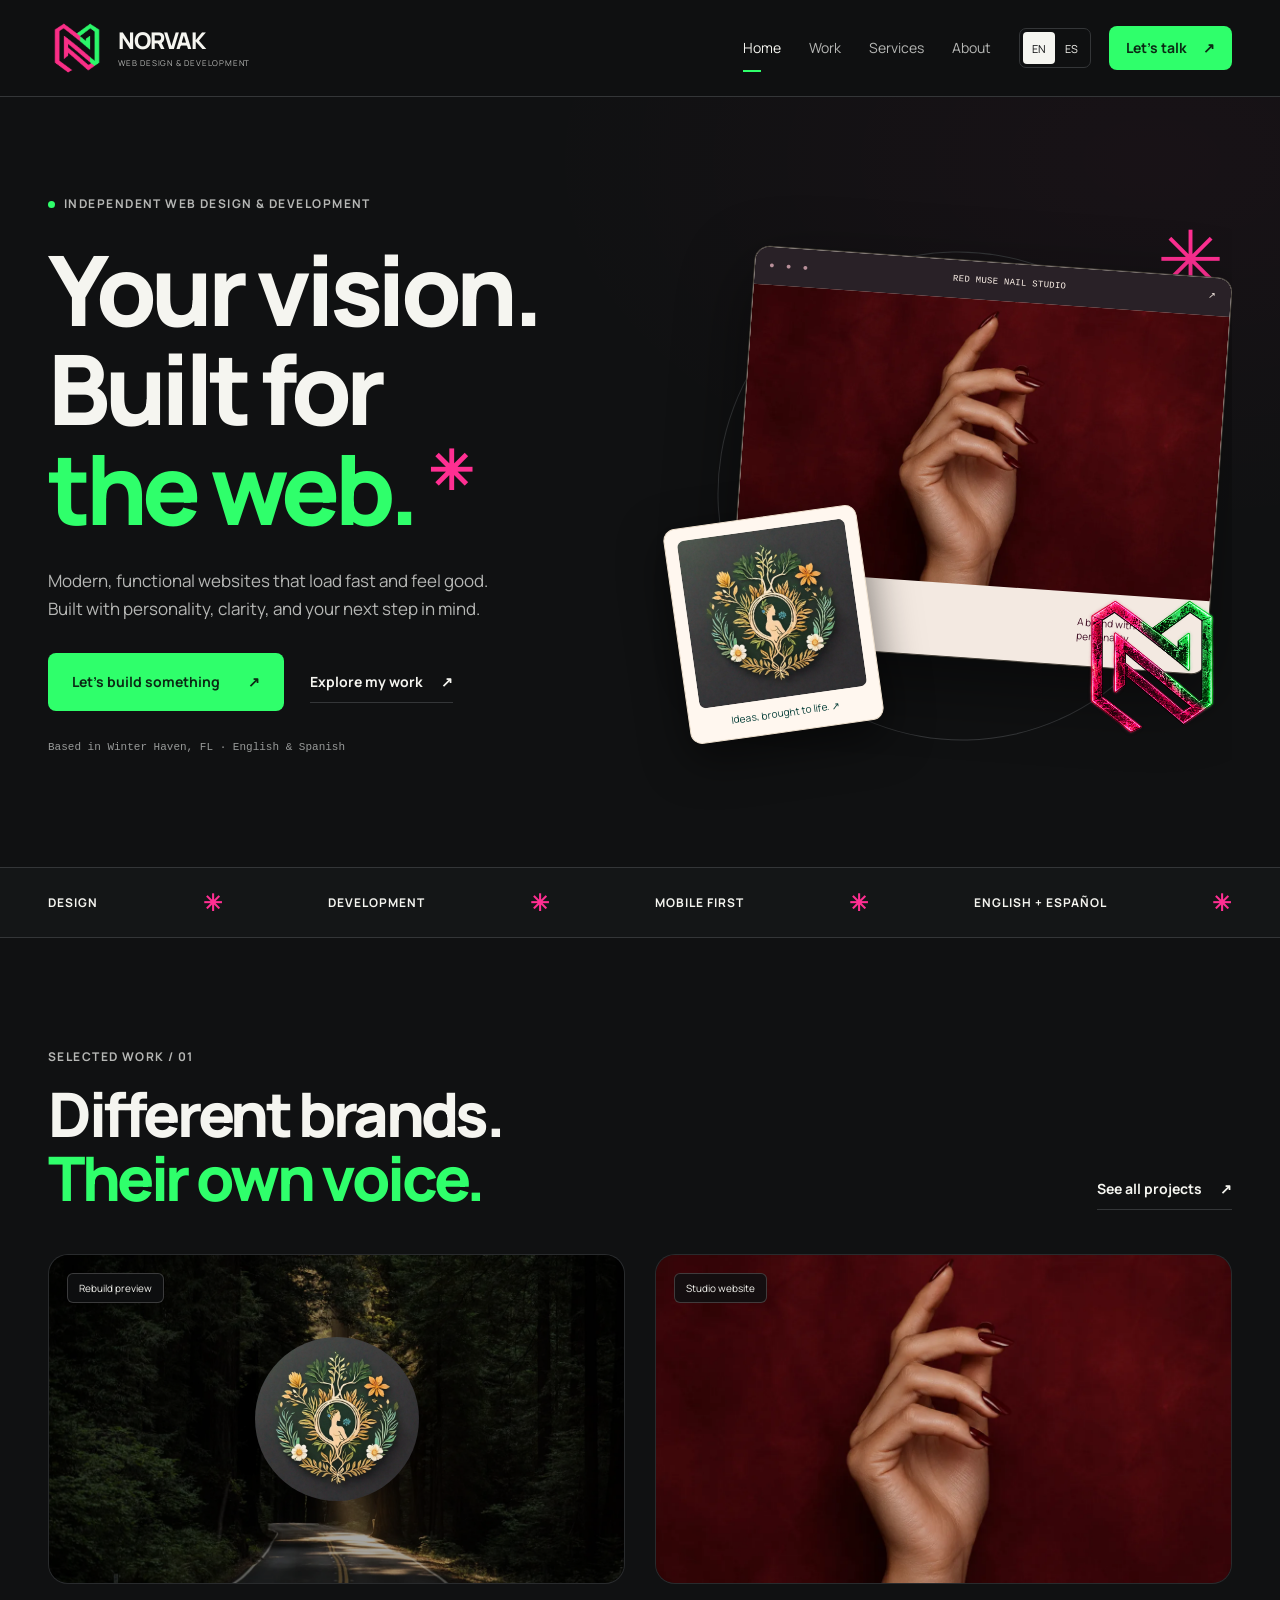
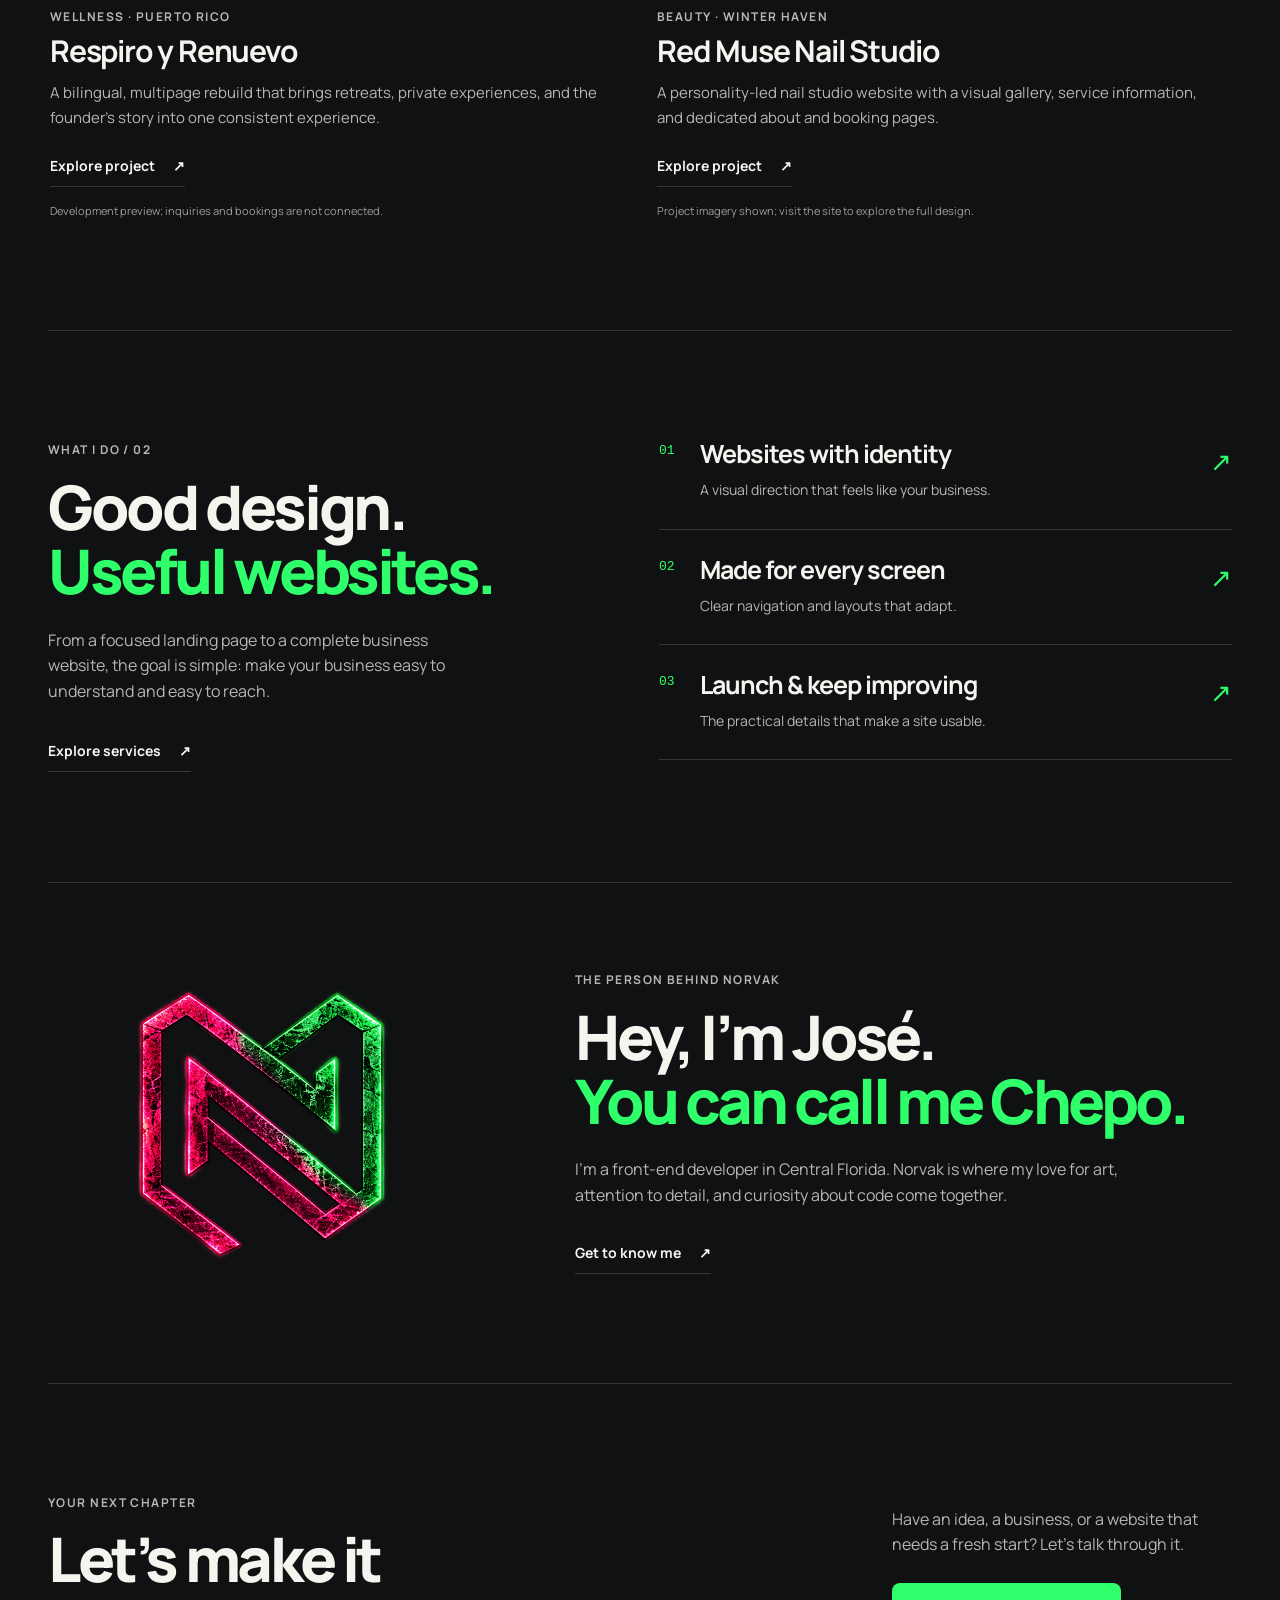
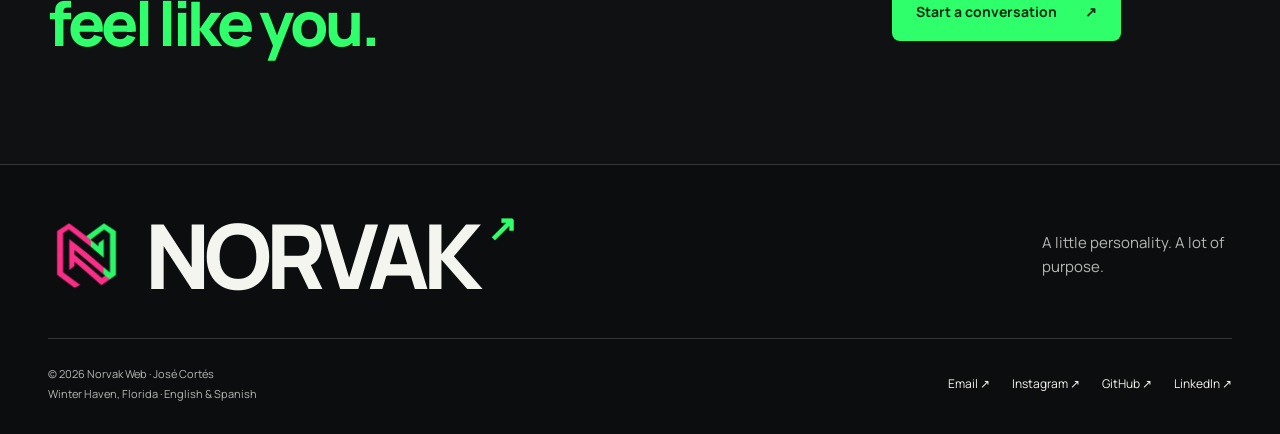
==== index.html @ bf3947a5 "feat: add complete bilingual Norvak website source" ====
<!doctype html>
<html lang="en">
  <head>
    <meta charset="utf-8" />
    <meta name="viewport" content="width=device-width, initial-scale=1" />
    <meta name="theme-color" content="#101112" />
    <meta
      name="description"
      content="Norvak Web — independent web design and development by José Cortés in Winter Haven, Florida. Explore business websites and start a conversation."
    />
    <title>Home | Norvak Web</title>
    <link rel="icon" type="image/png" href="assets/norvak-n-clean.png" />
    <link rel="canonical" href="https://norvak-web-v2.rareeel6.chatgpt.site/" />
    <meta property="og:type" content="website" />
    <meta property="og:site_name" content="Norvak Web" />
    <meta property="og:title" content="Home | Norvak Web" />
    <meta
      property="og:description"
      content="Norvak Web — independent web design and development by José Cortés in Winter Haven, Florida. Explore business websites and start a conversation."
    />
    <meta
      property="og:url"
      content="https://norvak-web-v2.rareeel6.chatgpt.site/"
    />
    <meta
      property="og:image"
      content="https://norvak-web-v2.rareeel6.chatgpt.site/assets/norvak-n-textured.webp"
    />
    <meta name="twitter:card" content="summary" />
    <meta
      name="twitter:image"
      content="https://norvak-web-v2.rareeel6.chatgpt.site/assets/norvak-n-textured.webp"
    />
    <link
      rel="preload"
      href="assets/fonts/manrope-variable.ttf"
      as="font"
      type="font/ttf"
      crossorigin
    />
    <link rel="stylesheet" href="styles.css" />
    <script src="script.js" defer></script>
  </head>
  <body
    data-page="index.html"
    data-title-en="Home | Norvak Web"
    data-title-es="Inicio | Norvak Web"
  >
    <a class="skip" href="#main"
      ><span data-en="Skip to content" data-es="Ir al contenido"
        >Skip to content</span
      ></a
    >
    <header class="site-header">
      <div class="shell header-inner">
        <a class="brand" href="index.html" aria-label="Norvak Web home"
          ><img
            src="assets/norvak-n-clean.webp"
            width="1280"
            height="1280"
            alt="Norvak Web"
          /><span>NORVAK<small>WEB DESIGN & DEVELOPMENT</small></span></a
        >
        <button
          class="menu-toggle"
          type="button"
          aria-expanded="false"
          aria-controls="main-nav"
        >
          <span data-en="Menu" data-es="Menú">Menu</span>
          <span aria-hidden="true">☰</span>
        </button>
        <nav id="main-nav" aria-label="Main navigation">
          <a href="index.html" aria-current="page"
            ><span data-en="Home" data-es="Inicio">Home</span></a
          ><a href="work.html"
            ><span data-en="Work" data-es="Proyectos">Work</span></a
          ><a href="services.html"
            ><span data-en="Services" data-es="Servicios">Services</span></a
          ><a href="about.html"
            ><span data-en="About" data-es="Sobre mí">About</span></a
          >
          <div class="nav-actions">
            <div class="language" role="group" aria-label="Language / Idioma">
              <button type="button" data-lang="en" aria-pressed="true">
                EN</button
              ><button type="button" data-lang="es" aria-pressed="false">
                ES
              </button>
            </div>
            <a class="button button-small button-green" href="contact.html"
              ><span data-en="Let’s talk" data-es="Hablemos">Let’s talk</span
              ><span aria-hidden="true">↗</span></a
            >
          </div>
        </nav>
      </div>
    </header>
    <main id="main" tabindex="-1">
      <section class="hero shell">
        <div class="hero-copy">
          <p class="eyebrow">
            <span class="status-dot" aria-hidden="true"></span
            ><span
              data-en="Independent web design &amp; development"
              data-es="Diseño y desarrollo web independiente"
              >Independent web design &amp; development</span
            >
          </p>
          <h1>
            <span data-en="Your vision." data-es="Tu visión.">Your vision.</span
            ><br /><span data-en="Built for" data-es="Hecha para"
              >Built for</span
            ><br /><em
              ><span data-en="the web." data-es="la web.">the web.</span></em
            ><span class="hero-period">✳</span>
          </h1>
          <p class="hero-description">
            <span
              data-en="Modern, functional websites that load fast and feel good. Built with personality, clarity, and your next step in mind."
              data-es="Webs modernas y funcionales que cargan rápido y se sienten bien. Con personalidad, claridad y tu próxima etapa en mente."
              >Modern, functional websites that load fast and feel good. Built
              with personality, clarity, and your next step in mind.</span
            >
          </p>
          <div class="actions">
            <a class="button button-green" href="contact.html"
              ><span
                data-en="Let’s build something"
                data-es="Vamos a crear algo"
                >Let’s build something</span
              ><span aria-hidden="true">↗</span></a
            ><a class="text-link" href="work.html"
              ><span data-en="Explore my work" data-es="Explora mis proyectos"
                >Explore my work</span
              ><span aria-hidden="true">↗</span></a
            >
          </div>
          <p class="hero-location">
            <span
              data-en="Based in Winter Haven, FL · English &amp; Spanish"
              data-es="Desde Winter Haven, FL · Inglés y español"
              >Based in Winter Haven, FL · English &amp; Spanish</span
            >
          </p>
        </div>
        <div class="hero-visual">
          <a class="hero-project" href="work.html#red-muse"
            ><div class="window-bar">
              <span aria-hidden="true">● ● ●</span
              ><span>RED MUSE NAIL STUDIO</span
              ><span aria-hidden="true">↗</span>
            </div>
            <img
              src="assets/red-muse.webp"
              width="1200"
              height="800"
              alt="Red Muse nail artwork"
              data-alt-es="Diseño de uñas de Red Muse"
              fetchpriority="high"
            />
            <div class="hero-project-label">
              <span>Red Muse</span
              ><span
                data-en="A brand with personality."
                data-es="Una marca con personalidad."
                >A brand with personality.</span
              >
            </div></a
          >
          <a class="hero-mini" href="work.html#respiro"
            ><img
              src="assets/respiro-logo.webp"
              width="960"
              height="960"
              alt="Respiro y Renuevo"
            /><span
              ><span
                data-en="Ideas, brought to life."
                data-es="Ideas que cobran vida."
                >Ideas, brought to life.</span
              >
              ↗</span
            ></a
          >
          <div class="hero-brand-mark" aria-hidden="true">
            <img
              src="assets/norvak-n-textured.webp"
              width="1280"
              height="1280"
              alt=""
              decoding="async"
            />
          </div>
        </div>
      </section>
      <div class="skill-strip">
        <div class="shell">
          <span
            >DESIGN <i>✳</i> DEVELOPMENT <i>✳</i> MOBILE FIRST
            <i>✳</i> ENGLISH + ESPAÑOL <i>✳</i></span
          >
        </div>
      </div>
      <section class="section shell">
        <div class="section-heading">
          <div>
            <p class="eyebrow">
              <span
                data-en="Selected work / 01"
                data-es="Proyectos seleccionados / 01"
                >Selected work / 01</span
              >
            </p>
            <h2>
              <span data-en="Different brands." data-es="Distintas marcas."
                >Different brands.</span
              ><br /><em
                ><span data-en="Their own voice." data-es="Su propia voz."
                  >Their own voice.</span
                ></em
              >
            </h2>
          </div>
          <a class="text-link" href="work.html"
            ><span data-en="See all projects" data-es="Ver todos los proyectos"
              >See all projects</span
            ><span aria-hidden="true">↗</span></a
          >
        </div>
        <div class="project-grid">
          <article class="project-card" id="respiro" data-category="business">
            <div class="project-visual visual-respiro">
              <img
                src="assets/respiro.webp"
                alt="Forest imagery from the Respiro y Renuevo project"
                data-alt-en="Forest imagery from the Respiro y Renuevo project"
                data-alt-es="Imagen de bosque del proyecto Respiro y Renuevo"
                width="1200"
                height="800"
                loading="lazy"
                decoding="async"
              />
              <div class="respiro-mark">
                <img
                  src="assets/respiro-logo.webp"
                  width="960"
                  height="960"
                  alt="Respiro y Renuevo"
                />
              </div>
              <span class="project-kind"
                ><span
                  data-en="Rebuild preview"
                  data-es="Vista previa del rediseño"
                  >Rebuild preview</span
                ></span
              >
            </div>
            <div class="project-copy">
              <p class="eyebrow">
                <span
                  data-en="Wellness · Puerto Rico"
                  data-es="Bienestar · Puerto Rico"
                  >Wellness · Puerto Rico</span
                >
              </p>
              <h3>Respiro y Renuevo</h3>
              <p>
                <span
                  data-en="A bilingual, multipage rebuild that brings retreats, private experiences, and the founder’s story into one consistent experience."
                  data-es="Un rediseño bilingüe de varias páginas que conecta retiros, experiencias privadas e historia de la fundadora."
                  >A bilingual, multipage rebuild that brings retreats, private
                  experiences, and the founder’s story into one consistent
                  experience.</span
                >
              </p>
              <div class="project-actions">
                <a
                  class="text-link"
                  href="https://chepot87.github.io/Respiro-y-Renuevo/"
                  target="_blank"
                  rel="noopener noreferrer"
                  ><span data-en="Explore project" data-es="Explorar proyecto"
                    >Explore project</span
                  ><span aria-hidden="true">↗</span></a
                >
              </div>
              <p
                class="caption"
                data-en="Development preview; inquiries and bookings are not connected."
                data-es="Vista previa en desarrollo; las consultas y reservas no están conectadas."
              >
                Development preview; inquiries and bookings are not connected.
              </p>
            </div>
          </article>
          <article class="project-card" id="red-muse" data-category="business">
            <div class="project-visual visual-red-muse">
              <img
                src="assets/red-muse.webp"
                alt="Custom nail artwork featured on Red Muse Nail Studio"
                data-alt-en="Custom nail artwork featured on Red Muse Nail Studio"
                data-alt-es="Diseño de uñas que aparece en Red Muse Nail Studio"
                width="1200"
                height="800"
                loading="lazy"
                decoding="async"
              /><span class="project-kind"
                ><span data-en="Studio website" data-es="Web de estudio"
                  >Studio website</span
                ></span
              >
            </div>
            <div class="project-copy">
              <p class="eyebrow">
                <span
                  data-en="Beauty · Winter Haven"
                  data-es="Belleza · Winter Haven"
                  >Beauty · Winter Haven</span
                >
              </p>
              <h3>Red Muse Nail Studio</h3>
              <p>
                <span
                  data-en="A personality-led nail studio website with a visual gallery, service information, and dedicated about and booking pages."
                  data-es="Una web de estudio de uñas con personalidad, galería visual, servicios y páginas de información y reservas."
                  >A personality-led nail studio website with a visual gallery,
                  service information, and dedicated about and booking
                  pages.</span
                >
              </p>
              <div class="project-actions">
                <a
                  class="text-link"
                  href="https://chepot87.github.io/red-muse-v2/"
                  target="_blank"
                  rel="noopener noreferrer"
                  ><span data-en="Explore project" data-es="Explorar proyecto"
                    >Explore project</span
                  ><span aria-hidden="true">↗</span></a
                >
              </div>
              <p
                class="caption"
                data-en="Project imagery shown; visit the site to explore the full design."
                data-es="Se muestra una imagen del proyecto; visita la web para ver el diseño completo."
              >
                Project imagery shown; visit the site to explore the full
                design.
              </p>
            </div>
          </article>
        </div>
      </section>
      <section class="section shell service-teaser">
        <div>
          <p class="eyebrow">
            <span data-en="What I do / 02" data-es="Lo que hago / 02"
              >What I do / 02</span
            >
          </p>
          <h2>
            <span data-en="Good design." data-es="Buen diseño."
              >Good design.</span
            ><br /><em
              ><span data-en="Useful websites." data-es="Webs que sirven."
                >Useful websites.</span
              ></em
            >
          </h2>
          <p>
            <span
              data-en="From a focused landing page to a complete business website, the goal is simple: make your business easy to understand and easy to reach."
              data-es="Desde una landing page hasta una web completa, el objetivo es sencillo: que tu negocio sea fácil de entender y contactar."
              >From a focused landing page to a complete business website, the
              goal is simple: make your business easy to understand and easy to
              reach.</span
            >
          </p>
          <a class="text-link" href="services.html"
            ><span data-en="Explore services" data-es="Explorar servicios"
              >Explore services</span
            ><span aria-hidden="true">↗</span></a
          >
        </div>
        <div class="service-lines">
          <div class="service-line">
            <span class="number">01</span>
            <div>
              <h3>
                <span
                  data-en="Websites with identity"
                  data-es="Webs con identidad"
                  >Websites with identity</span
                >
              </h3>
              <p>
                <span
                  data-en="A visual direction that feels like your business."
                  data-es="Una identidad visual que se siente como tu negocio."
                  >A visual direction that feels like your business.</span
                >
              </p>
            </div>
            <span class="line-arrow" aria-hidden="true">↗</span>
          </div>
          <div class="service-line">
            <span class="number">02</span>
            <div>
              <h3>
                <span
                  data-en="Made for every screen"
                  data-es="Para cualquier pantalla"
                  >Made for every screen</span
                >
              </h3>
              <p>
                <span
                  data-en="Clear navigation and layouts that adapt."
                  data-es="Navegación clara y diseños que se adaptan."
                  >Clear navigation and layouts that adapt.</span
                >
              </p>
            </div>
            <span class="line-arrow" aria-hidden="true">↗</span>
          </div>
          <div class="service-line">
            <span class="number">03</span>
            <div>
              <h3>
                <span
                  data-en="Launch &amp; keep improving"
                  data-es="Publicar y seguir mejorando"
                  >Launch &amp; keep improving</span
                >
              </h3>
              <p>
                <span
                  data-en="The practical details that make a site usable."
                  data-es="Los detalles prácticos que hacen útil una web."
                  >The practical details that make a site usable.</span
                >
              </p>
            </div>
            <span class="line-arrow" aria-hidden="true">↗</span>
          </div>
        </div>
      </section>
      <section class="about-teaser shell">
        <div class="about-symbol" aria-hidden="true">
          <img
            src="assets/norvak-n-textured.webp"
            width="1280"
            height="1280"
            alt=""
            loading="lazy"
          />
        </div>
        <div>
          <p class="eyebrow">
            <span
              data-en="The person behind Norvak"
              data-es="La persona detrás de Norvak"
              >The person behind Norvak</span
            >
          </p>
          <h2>
            <span data-en="Hey, I’m José." data-es="Hola, soy José."
              >Hey, I’m José.</span
            ><br /><em
              ><span
                data-en="You can call me Chepo."
                data-es="Me puedes decir Chepo."
                >You can call me Chepo.</span
              ></em
            >
          </h2>
          <p>
            <span
              data-en="I’m a front-end developer in Central Florida. Norvak is where my love for art, attention to detail, and curiosity about code come together."
              data-es="Soy desarrollador front-end en Florida Central. Norvak une mi amor por el arte, atención al detalle y curiosidad por el código."
              >I’m a front-end developer in Central Florida. Norvak is where my
              love for art, attention to detail, and curiosity about code come
              together.</span
            >
          </p>
          <a class="text-link" href="about.html"
            ><span data-en="Get to know me" data-es="Conóceme"
              >Get to know me</span
            ><span aria-hidden="true">↗</span></a
          >
        </div>
      </section>
      <section class="cta-section shell">
        <div>
          <p class="eyebrow">
            <span data-en="Your next chapter" data-es="Tu próxima etapa"
              >Your next chapter</span
            >
          </p>
          <h2>
            <span data-en="Let’s make it" data-es="Vamos a hacerlo"
              >Let’s make it</span
            ><br /><em
              ><span data-en="feel like you." data-es="a tu manera."
                >feel like you.</span
              ></em
            >
          </h2>
        </div>
        <div class="cta-right">
          <p>
            <span
              data-en="Have an idea, a business, or a website that needs a fresh start? Let’s talk through it."
              data-es="¿Tienes una idea, un negocio o una web que necesita un nuevo comienzo? Hablemos."
              >Have an idea, a business, or a website that needs a fresh start?
              Let’s talk through it.</span
            >
          </p>
          <a class="button button-green" href="contact.html"
            ><span
              data-en="Start a conversation"
              data-es="Inicia una conversación"
              >Start a conversation</span
            ><span aria-hidden="true">↗</span></a
          >
        </div>
      </section>
    </main>
    <footer class="site-footer">
      <div class="shell">
        <div class="footer-top">
          <a class="footer-wordmark" href="index.html"
            ><img
              src="assets/norvak-n-clean.webp"
              width="1280"
              height="1280"
              alt="Norvak Web"
            /><span class="footer-name"
              >NORVAK<span aria-hidden="true">↗</span></span
            ></a
          >
          <p>
            <span
              data-en="A little personality. A lot of purpose."
              data-es="Un poco de personalidad. Mucho propósito."
              >A little personality. A lot of purpose.</span
            >
          </p>
        </div>
        <div class="footer-bottom">
          <p>
            © <span data-year>2026</span> Norvak Web · José Cortés<br /><span
              data-en="Winter Haven, Florida · English &amp; Spanish"
              data-es="Winter Haven, Florida · Inglés y español"
              >Winter Haven, Florida · English &amp; Spanish</span
            >
          </p>
          <div class="footer-links">
            <a href="mailto:norvakweb@gmail.com">Email ↗</a
            ><a
              href="https://www.instagram.com/norvakweb/"
              target="_blank"
              rel="noopener noreferrer"
              >Instagram ↗</a
            ><a
              href="https://github.com/Chepot87"
              target="_blank"
              rel="noopener noreferrer"
              >GitHub ↗</a
            ><a
              href="https://www.linkedin.com/in/jose-cortes-5615a9283/"
              target="_blank"
              rel="noopener noreferrer"
              >LinkedIn ↗</a
            >
          </div>
        </div>
      </div>
    </footer>
  </body>
</html>
---- styles.css ----
/* Norvak Web — shared, buildless, responsive design system. */
@font-face {
  font-family: "Manrope";
  src: url("assets/fonts/manrope-variable.ttf") format("truetype");
  font-style: normal;
  font-weight: 400 800;
  font-display: swap;
}
:root {
  --bg: #101112;
  --surface: #191b1d;
  --ink: #f5f5f0;
  --muted: #b6b7b5;
  --line: #343638;
  --green: #2fff6b;
  --pink: #ff2f92;
  --radius: 20px;
  --max: 1320px;
  color-scheme: dark;
}
* {
  box-sizing: border-box;
}
html {
  scroll-behavior: smooth;
  scroll-padding-top: 125px;
}
body {
  margin: 0;
  background: var(--bg);
  color: var(--ink);
  font-family: "Manrope", Arial, Helvetica, sans-serif;
  font-size: 16px;
  line-height: 1.6;
}
button,
input,
select,
textarea {
  font: inherit;
}
button,
a,
input,
textarea,
select {
  -webkit-tap-highlight-color: transparent;
}
a {
  color: inherit;
  text-decoration: none;
}
button {
  cursor: pointer;
}
img {
  display: block;
  max-width: 100%;
  height: auto;
}
button {
  color: inherit;
}
h1,
h2,
h3,
p {
  margin: 0;
}
h1,
h2,
h3 {
  line-height: 1.04;
}
h1,
h2 {
  font-weight: 800;
  letter-spacing: -0.065em;
}
h3 {
  letter-spacing: -0.04em;
}
h1 em,
h2 em {
  font-style: normal;
  color: var(--green);
}
p {
  color: var(--muted);
}
[hidden] {
  display: none !important;
}
:focus-visible {
  outline: 3px solid var(--pink);
  outline-offset: 5px;
}
::selection {
  background: var(--green);
  color: var(--bg);
}
.shell {
  width: min(var(--max), calc(100% - 96px));
  margin-inline: auto;
}
.skip {
  position: fixed;
  z-index: 30;
  left: 16px;
  top: 12px;
  padding: 10px 18px;
  background: var(--green);
  color: var(--bg);
  transform: translateY(-180%);
  border-radius: 8px;
}
.skip:focus {
  transform: none;
}
.eyebrow {
  font-size: 12px;
  letter-spacing: 0.12em;
  text-transform: uppercase;
  font-weight: 700;
  line-height: 1.5;
  color: var(--muted);
}
.number {
  font-family: monospace;
  font-size: 13px;
  color: var(--green);
}
.site-header {
  position: sticky;
  top: 0;
  z-index: 20;
  background: rgba(16, 17, 18, 0.96);
  border-bottom: 1px solid var(--line);
}
.header-inner {
  display: flex;
  justify-content: space-between;
  align-items: center;
  gap: 24px;
  min-height: 104px;
}
.brand {
  display: flex;
  align-items: center;
  gap: 12px;
  flex-shrink: 0;
}
.brand img {
  width: 58px;
  height: 58px;
  object-fit: contain;
}
.brand > span {
  font-size: 23px;
  line-height: 1;
  font-weight: 900;
  letter-spacing: -0.05em;
}
.brand small {
  display: block;
  margin-top: 7px;
  color: var(--muted);
  font-size: 8px;
  letter-spacing: 0.1em;
  font-weight: 400;
}
#main-nav {
  display: flex;
  align-items: center;
  gap: 28px;
}
#main-nav > a {
  color: var(--muted);
  font-size: 14px;
  position: relative;
  white-space: nowrap;
}
#main-nav > a:hover,
#main-nav > a[aria-current] {
  color: var(--ink);
}
#main-nav > a[aria-current]:after {
  content: "";
  position: absolute;
  bottom: -13px;
  left: 0;
  width: 18px;
  height: 2px;
  background: var(--green);
}
.nav-actions {
  display: flex;
  align-items: center;
  gap: 18px;
}
.language {
  display: flex;
  border: 1px solid var(--line);
  border-radius: 7px;
  padding: 3px;
}
.language button {
  background: transparent;
  border: 0;
  padding: 5px 7px;
  min-height: 32px;
  min-width: 32px;
  font-size: 11px;
  line-height: 1;
  border-radius: 4px;
}
.language button[aria-pressed="true"] {
  background: var(--ink);
  color: var(--bg);
}
.menu-toggle {
  display: none;
  border: 1px solid var(--line);
  background: var(--surface);
  border-radius: 8px;
  min-height: 44px;
  padding: 8px 14px;
}
.button {
  display: inline-flex;
  align-items: center;
  justify-content: center;
  gap: 28px;
  border: 1px solid transparent;
  border-radius: 8px;
  font-size: 14px;
  font-weight: 700;
  line-height: 1.3;
  padding: 19px 23px;
  min-height: 54px;
  transition:
    background 0.2s,
    transform 0.2s;
  white-space: normal;
}
.button:hover {
  transform: translateY(-2px);
}
.button-green {
  background: var(--green);
  color: #0b2914;
}
.button-green:hover {
  background: #73ff9b;
}
.button-outline {
  border-color: var(--line);
  background: transparent;
  color: var(--ink);
}
.button-outline:hover {
  border-color: var(--green);
}
.button-small {
  min-height: 44px;
  padding: 12px 16px;
  gap: 16px;
}
.text-link {
  display: inline-flex;
  gap: 18px;
  align-items: center;
  font-size: 14px;
  font-weight: 700;
  color: var(--ink);
  border: 0;
  border-bottom: 1px solid var(--line);
  background: none;
  padding: 10px 0;
  line-height: 1.5;
}
.text-link:hover {
  color: var(--green);
  border-color: var(--green);
}
.text-link.secondary {
  color: var(--muted);
}
.actions {
  display: flex;
  align-items: center;
  flex-wrap: wrap;
  gap: 26px;
}
.status-dot {
  display: inline-block;
  width: 7px;
  height: 7px;
  border-radius: 50%;
  background: var(--green);
  margin-right: 9px;
}
.hero {
  display: grid;
  grid-template-columns: 1.1fr 1fr;
  gap: 42px;
  align-items: center;
  min-height: 770px;
  padding-block: 78px 90px;
  overflow: hidden;
}
.hero h1 {
  font-size: clamp(66px, 7.6vw, 110px);
  line-height: 0.98;
  margin-block: 26px 30px;
  position: relative;
}
.hero-period {
  color: var(--pink);
  display: inline-block;
  font-size: 0.55em;
  vertical-align: top;
  line-height: 1.2;
  margin-left: 14px;
}
.hero-description {
  max-width: 465px;
  font-size: 17px;
  line-height: 1.65;
  margin-bottom: 30px;
}
.hero-location {
  font-family: monospace;
  font-size: 11px;
  margin-top: 28px;
  color: #989a99;
}
.hero-visual {
  position: relative;
  height: 540px;
  min-width: 0;
  isolation: isolate;
}
.hero-visual:before {
  content: "";
  position: absolute;
  inset: 45px 30px 5px;
  border: 1px solid #343638;
  border-radius: 50%;
  z-index: -1;
  transform: rotate(-24deg);
}
.hero-visual:after {
  content: "✳";
  position: absolute;
  right: 8px;
  top: 12px;
  font-size: 80px;
  line-height: 1;
  color: var(--pink);
  z-index: -1;
}
.hero-project {
  position: absolute;
  top: 55px;
  right: 12px;
  width: 88%;
  border-radius: 15px;
  overflow: hidden;
  transform: rotate(4deg);
  background: #f3e9e1;
  box-shadow: 0 24px 70px #0007;
  border: 1px solid #454038;
  transition: transform 0.25s;
}
.hero-project:hover {
  transform: rotate(1deg);
}
.window-bar {
  display: flex;
  align-items: center;
  justify-content: space-between;
  gap: 10px;
  padding: 12px 14px;
  background: #292127;
  color: #faefe6;
  font-family: monospace;
  font-size: 9px;
  letter-spacing: 0.03em;
}
.window-bar > span:first-child {
  letter-spacing: 3px;
  color: #b9909a;
}
.hero-project > img {
  width: 100%;
  height: 285px;
  object-fit: cover;
}
.hero-project-label {
  display: flex;
  justify-content: space-between;
  align-items: center;
  padding: 18px 20px;
  color: #441329;
  gap: 12px;
}
.hero-project-label > span:first-child {
  font-size: 23px;
  font-family: Georgia, serif;
  font-weight: 700;
}
.hero-project-label > span:last-child {
  font-size: 10px;
  max-width: 110px;
  line-height: 1.35;
}
.hero-mini {
  position: absolute;
  width: 195px;
  left: -12px;
  bottom: 13px;
  transform: rotate(-8deg);
  background: #fff7ef;
  color: #09403a;
  padding: 12px;
  border-radius: 12px;
  box-shadow: 0 15px 45px #0008;
  border: 1px solid #eee0ce;
  transition: transform 0.2s;
}
.hero-mini:hover {
  transform: rotate(-3deg);
}
.hero-mini > img {
  width: 100%;
  aspect-ratio: 1;
  object-fit: cover;
  border-radius: 7px;
}
.hero-mini > span {
  display: block;
  font-size: 10px;
  text-align: center;
  line-height: 1.3;
  margin-top: 9px;
}
.code-note {
  position: absolute;
  right: 0;
  bottom: 15px;
  background: #202525;
  border: 1px solid #424849;
  border-radius: 10px;
  padding: 15px 19px;
  font-family: monospace;
  box-shadow: 0 8px 24px #0005;
}
.code-note span {
  display: block;
  font-size: 10px;
  color: var(--pink);
}
.code-note b {
  display: block;
  font-size: 12px;
  font-weight: 400;
  padding: 8px 0 8px 10px;
  color: var(--green);
}
.skill-strip {
  border-block: 1px solid var(--line);
  padding: 23px 0;
  background: #141617;
}
.skill-strip span {
  display: flex;
  justify-content: space-between;
  gap: 20px;
  align-items: center;
  font-size: 12px;
  font-weight: 700;
  letter-spacing: 0.08em;
  white-space: nowrap;
}
.skill-strip i {
  color: var(--pink);
  font-size: 23px;
  line-height: 1;
  font-style: normal;
}
.section {
  padding-block: 110px;
}
.section-heading {
  display: flex;
  align-items: end;
  justify-content: space-between;
  gap: 30px;
  margin-bottom: 44px;
}
.section-heading h2,
.service-teaser h2,
.about-teaser h2,
.cta-section h2,
.founder-story h2 {
  font-size: clamp(38px, 4.8vw, 65px);
  margin-top: 16px;
}
.project-grid {
  display: grid;
  grid-template-columns: 1fr 1fr;
  gap: 56px 30px;
}
.project-card {
  min-width: 0;
  scroll-margin-top: 130px;
}
.project-visual {
  position: relative;
  border-radius: var(--radius);
  overflow: hidden;
  background: var(--surface);
  height: 330px;
  border: 1px solid #ffffff12;
}
.project-visual > img {
  width: 100%;
  height: 100%;
  object-fit: cover;
  transition: transform 0.4s;
}
.project-card:hover .project-visual > img {
  transform: scale(1.025);
}
.visual-respiro > img {
  filter: brightness(0.64);
}
.visual-respiro .respiro-mark {
  position: absolute;
  left: 50%;
  top: 50%;
  transform: translate(-50%, -50%);
  width: 164px;
  height: 164px;
  box-shadow: 0 5px 25px #0004;
  border-radius: 50%;
  overflow: hidden;
}
.respiro-mark > img {
  width: 100%;
  height: 100%;
  object-fit: cover;
}
.visual-country > img,
.visual-icqa > img {
  object-position: top;
}
.visual-lovely {
  background: #eccce5;
}
.visual-lovely > img {
  object-fit: contain;
  padding: 20px;
}
.project-kind {
  position: absolute;
  top: 18px;
  left: 18px;
  padding: 7px 11px;
  background: #101112dd;
  color: var(--ink);
  border: 1px solid #ffffff30;
  backdrop-filter: blur(8px);
  border-radius: 6px;
  font-size: 10px;
  line-height: 1.4;
}
.project-copy {
  padding: 24px 2px 0;
}
.project-copy h3 {
  font-size: 30px;
  margin: 9px 0 14px;
}
.project-copy > p:not(.eyebrow):not(.caption) {
  font-size: 15px;
  max-width: 560px;
  line-height: 1.7;
}
.project-actions {
  display: flex;
  gap: 28px;
  flex-wrap: wrap;
  margin-top: 14px;
}
.caption {
  font-size: 11px !important;
  line-height: 1.65 !important;
  color: #9c9f9e !important;
  margin-top: 15px;
}
.feature-list {
  display: flex;
  flex-wrap: wrap;
  list-style: none;
  padding: 0;
  margin: 18px 0 0;
  gap: 8px;
}
.feature-list li {
  padding: 5px 9px;
  background: #212426;
  border: 1px solid #393d3e;
  border-radius: 5px;
  color: #c7cccb;
  font-size: 10px;
}
.service-teaser {
  display: grid;
  grid-template-columns: 1fr 1.1fr;
  gap: 90px;
  border-top: 1px solid var(--line);
}
.service-teaser > div > p:not(.eyebrow) {
  max-width: 440px;
  margin: 25px 0;
}
.service-line {
  display: flex;
  align-items: start;
  gap: 25px;
  border-bottom: 1px solid var(--line);
  padding: 27px 0;
}
.service-line:first-child {
  padding-top: 0;
}
.service-line h3 {
  font-size: 25px;
  margin-bottom: 12px;
}
.service-line p {
  font-size: 14px;
  max-width: 320px;
}
.line-arrow {
  font-size: 26px;
  color: var(--green);
  margin-left: auto;
}
.about-teaser {
  display: grid;
  grid-template-columns: 0.65fr 1fr;
  gap: 100px;
  align-items: center;
  padding-block: 80px 100px;
  border-block: 1px solid var(--line);
}
.about-teaser > div > p:not(.eyebrow) {
  margin: 24px 0;
  max-width: 570px;
}
.about-symbol {
  font-size: 190px;
  font-weight: 900;
  line-height: 1;
  color: var(--pink);
  letter-spacing: -0.1em;
  position: relative;
  width: 300px;
  justify-self: center;
  text-align: center;
  padding: 50px 0;
  border: 1px solid var(--line);
  border-radius: 50%;
  transform: rotate(-8deg);
  background: radial-gradient(circle at 60% 50%, #ff2f920c, transparent);
}
.about-symbol > span {
  font-size: 100px;
  position: absolute;
  color: var(--green);
  right: -20px;
  bottom: -10px;
  line-height: 1;
}
.cta-section {
  display: flex;
  justify-content: space-between;
  gap: 60px;
  padding-block: 110px;
  align-items: center;
}
.cta-section h2 {
  margin-top: 15px;
}
.cta-right {
  max-width: 340px;
}
.cta-right > p {
  margin-bottom: 25px;
}
.site-footer {
  border-top: 1px solid var(--line);
  padding: 45px 0 30px;
  background: #0c0d0e;
}
.footer-top {
  display: flex;
  justify-content: space-between;
  align-items: center;
  gap: 30px;
  padding-bottom: 38px;
}
.footer-wordmark {
  font-size: clamp(55px, 8vw, 112px);
  letter-spacing: -0.065em;
  font-weight: 900;
  line-height: 1;
}
.footer-wordmark > span {
  font-size: 0.4em;
  color: var(--green);
  vertical-align: top;
  margin-left: 10px;
}
.footer-top > p {
  max-width: 190px;
  font-size: 15px;
}
.footer-bottom {
  display: flex;
  justify-content: space-between;
  align-items: center;
  gap: 30px;
  border-top: 1px solid var(--line);
  padding-top: 25px;
}
.footer-bottom p {
  font-size: 11px;
  line-height: 1.8;
}
.footer-links {
  display: flex;
  gap: 22px;
  flex-wrap: wrap;
  font-size: 12px;
}
.footer-links a:hover {
  color: var(--green);
}
.page-intro {
  padding: 90px 0 65px;
}
.page-intro h1 {
  font-size: clamp(54px, 6.4vw, 91px);
  margin: 22px 0 27px;
  max-width: 1120px;
}
.intro-description {
  max-width: 660px;
  font-size: 18px;
  line-height: 1.7;
}
.work-section {
  padding-bottom: 10px;
}
.filter-bar {
  display: flex;
  justify-content: space-between;
  align-items: center;
  gap: 20px;
  margin-bottom: 38px;
  border-bottom: 1px solid var(--line);
  padding-bottom: 26px;
}
.filters {
  display: flex;
  flex-wrap: wrap;
  gap: 10px;
}
.filters button {
  min-height: 44px;
  border: 1px solid var(--line);
  background: transparent;
  padding: 9px 17px;
  border-radius: 6px;
  font-size: 12px;
  color: var(--muted);
}
.filters button:hover {
  color: var(--ink);
  border-color: var(--green);
}
.filters button[aria-pressed="true"] {
  color: #12231a;
  background: var(--green);
  border-color: var(--green);
}
#filter-status {
  font-size: 11px;
}
.services-detail {
  border-top: 1px solid var(--line);
}
.service-detail {
  display: grid;
  grid-template-columns: 0.25fr 1.2fr 1fr;
  gap: 45px;
  padding: 55px 0;
  border-bottom: 1px solid var(--line);
  align-items: start;
}
.big-number {
  color: var(--pink);
  font-size: 54px;
  font-weight: 700;
  line-height: 1;
  letter-spacing: -0.05em;
}
.service-detail h2 {
  font-size: 39px;
  line-height: 1.15;
  max-width: 420px;
}
.service-detail p {
  margin-top: 19px;
  max-width: 410px;
  font-size: 15px;
}
.service-detail ul {
  margin: 0;
  padding: 0;
  list-style: none;
  display: grid;
  gap: 13px;
  font-size: 14px;
  color: var(--muted);
}
.service-detail li:before {
  content: "↗";
  color: var(--green);
  margin-right: 10px;
}
.service-detail > .text-link {
  grid-column: 2 / 4;
  justify-self: start;
}
.process-grid {
  display: grid;
  grid-template-columns: repeat(4, 1fr);
  gap: 30px;
  border-top: 1px solid var(--line);
  padding-top: 32px;
}
.process-grid h3 {
  font-size: 26px;
  margin: 20px 0 16px;
}
.process-grid p {
  font-size: 14px;
}
.faq {
  border-top: 1px solid var(--line);
  display: grid;
  grid-template-columns: 0.75fr 1.25fr;
  gap: 100px;
  padding-top: 70px;
  padding-bottom: 25px;
}
.faq h2 {
  font-size: 47px;
  margin-top: 16px;
}
.faq details {
  border-bottom: 1px solid var(--line);
  padding: 24px 0;
}
.faq summary {
  display: flex;
  justify-content: space-between;
  gap: 20px;
  font-weight: 700;
  cursor: pointer;
  list-style: none;
}
.faq summary::-webkit-details-marker {
  display: none;
}
.faq summary > span:last-child {
  color: var(--green);
}
.faq details[open] summary > span:last-child {
  transform: rotate(45deg);
}
.faq details p {
  font-size: 14px;
  margin-top: 18px;
  max-width: 540px;
}
.founder-section {
  display: grid;
  grid-template-columns: 0.9fr 1.15fr;
  gap: 90px;
  align-items: center;
  padding-bottom: 65px;
}
.founder-graphic {
  background:
    radial-gradient(ellipse at 50% 35%, #173020 0, transparent 65%), #171a18;
  border: 1px solid var(--line);
  border-radius: 20px;
  min-height: 490px;
  display: flex;
  flex-direction: column;
  align-items: center;
  justify-content: center;
  position: relative;
  padding: 40px;
}
.founder-graphic > img {
  width: 300px;
  max-width: 90%;
  height: auto;
  transform: rotate(-7deg);
}
.founder-code {
  font-family: monospace;
  color: var(--pink);
  position: absolute;
  right: 22px;
  bottom: 74px;
  font-size: 20px;
  transform: rotate(7deg);
  background: #101112;
  border: 1px solid var(--line);
  padding: 10px 20px;
  border-radius: 6px;
}
.founder-graphic > p {
  font-family: monospace;
  font-size: 10px;
  letter-spacing: 0.15em;
  margin-top: 35px;
}
.founder-story h2 {
  font-size: 45px;
  margin-top: 15px;
}
.founder-story > p:not(.eyebrow) {
  margin-top: 23px;
  font-size: 15px;
  line-height: 1.8;
}
.founder-story .actions {
  margin-top: 25px;
}
.values-grid {
  display: grid;
  grid-template-columns: repeat(3, 1fr);
  gap: 50px;
  margin-top: 35px;
  border-top: 1px solid var(--line);
  padding-top: 35px;
}
.values-grid article > span {
  font-size: 40px;
  line-height: 1;
  color: var(--green);
}
.values-grid article:nth-child(2) > span {
  color: var(--pink);
}
.values-grid article:nth-child(3) > span {
  color: var(--pink);
}
.values-grid h3 {
  font-size: 30px;
  margin: 25px 0 14px;
}
.values-grid p {
  font-size: 15px;
  max-width: 330px;
}
.contact-layout {
  display: grid;
  grid-template-columns: 0.85fr 1.15fr;
  gap: 90px;
  align-items: start;
  padding-bottom: 110px;
}
.contact-info {
  padding-top: 15px;
}
.contact-info h2 {
  font-size: 48px;
  margin: 20px 0 25px;
}
.contact-info > p:not(.eyebrow) {
  max-width: 340px;
  font-size: 15px;
}
.contact-channel {
  display: grid;
  grid-template-columns: 1fr auto;
  gap: 7px;
  margin-top: 25px;
  padding: 23px 0;
  border-bottom: 1px solid var(--line);
}
.contact-channel > span {
  font-family: monospace;
  font-size: 11px;
  color: var(--muted);
}
.contact-channel strong {
  font-size: 18px;
  font-weight: 400;
  grid-column: 1;
  overflow-wrap: anywhere;
}
.contact-channel > b {
  grid-column: 2;
  grid-row: 1 / 3;
  align-self: center;
  color: var(--green);
  font-size: 26px;
}
.contact-channel:hover strong {
  color: var(--green);
}
.contact-info .contact-location {
  margin-top: 35px;
  font-size: 12px;
  line-height: 1.8;
}
.brief-card {
  border: 1px solid var(--line);
  border-radius: var(--radius);
  padding: 38px;
  background: var(--surface);
}
.brief-card h2 {
  font-size: 35px;
  line-height: 1.1;
  margin: 15px 0 18px;
}
.brief-card > p:not(.eyebrow) {
  font-size: 14px;
  max-width: 510px;
  margin-bottom: 25px;
}
form {
  display: grid;
  gap: 20px;
}
.form-two {
  display: grid;
  grid-template-columns: 1fr 1fr;
  gap: 20px;
}
label {
  display: flex;
  flex-direction: column;
  gap: 8px;
  font-size: 12px;
  font-weight: 700;
  color: #dededb;
}
input,
select,
textarea {
  width: 100%;
  padding: 14px 13px;
  border: 1px solid #494d4d;
  background: #111415;
  color: var(--ink);
  border-radius: 7px;
  font-size: 15px;
  line-height: 1.5;
  min-width: 0;
}
textarea {
  resize: vertical;
}
input:hover,
select:hover,
textarea:hover {
  border-color: #717575;
}
input:focus,
select:focus,
textarea:focus {
  border-color: var(--green);
}
form > .button {
  justify-self: start;
}
form .caption {
  margin: 0;
}
.brief-result {
  border-top: 1px solid var(--line);
  padding-top: 24px;
  margin-top: 30px;
}
.brief-result h3 {
  font-size: 25px;
  margin-bottom: 20px;
}
.brief-result label {
  margin-bottom: 8px;
}
.brief-result > .actions {
  gap: 14px;
  margin-top: 20px;
}
.brief-result > .actions > .button {
  padding: 13px 16px;
  font-size: 12px;
  min-height: 46px;
}
.brief-result p {
  font-size: 12px;
  margin-top: 15px;
}
#main {
  outline: none;
}
@media (min-width: 1500px) {
  .hero {
    min-height: 840px;
  }
  .hero-visual {
    height: 580px;
  }
  .hero-project > img {
    height: 310px;
  }
  .hero-mini {
    width: 215px;
  }
}
@media (max-width: 1100px) {
  .shell {
    width: calc(100% - 56px);
  }
  #main-nav {
    gap: 18px;
  }
  .nav-actions {
    gap: 12px;
  }
  .brand > span {
    font-size: 21px;
  }
  .brand img {
    width: 48px;
    height: 48px;
  }
  .hero {
    gap: 30px;
    min-height: 700px;
  }
  .hero h1 {
    font-size: 85px;
  }
  .hero-visual {
    height: 475px;
  }
  .hero-project > img {
    height: 245px;
  }
  .hero-mini {
    width: 160px;
    left: 0;
  }
  .code-note {
    right: 0;
    bottom: 12px;
    padding: 12px;
  }
  .service-teaser,
  .about-teaser,
  .founder-section,
  .contact-layout {
    gap: 45px;
  }
  .service-detail {
    gap: 25px;
  }
  .project-visual {
    height: 280px;
  }
  .faq {
    gap: 45px;
  }
  .skill-strip span {
    font-size: 10px;
    gap: 12px;
  }
}
@media (max-width: 900px) {
  .header-inner {
    min-height: 90px;
    flex-wrap: wrap;
    padding: 15px 0;
  }
  .brand > span {
    font-size: 23px;
  }
  .brand img {
    width: 54px;
    height: 54px;
  }
  #main-nav {
    width: 100%;
    justify-content: space-between;
    flex-wrap: wrap;
    padding: 15px 0 6px;
  }
  .js .menu-toggle {
    display: block;
  }
  .js #main-nav {
    display: none;
  }
  .js #main-nav.open {
    display: flex;
  }
  .nav-actions {
    margin-left: auto;
  }
  .hero {
    grid-template-columns: 1fr 1fr;
    gap: 15px;
    padding-top: 60px;
    padding-bottom: 70px;
    min-height: 640px;
  }
  .hero h1 {
    font-size: 72px;
  }
  .hero-description {
    font-size: 15px;
  }
  .hero .actions {
    gap: 14px;
  }
  .hero .button {
    font-size: 12px;
    padding: 16px;
  }
  .hero .text-link {
    font-size: 12px;
  }
  .hero-visual {
    height: 410px;
  }
  .hero-project {
    width: 92%;
    right: 5px;
    top: 40px;
  }
  .hero-project > img {
    height: 205px;
  }
  .hero-project-label {
    padding: 15px 12px;
  }
  .hero-project-label > span:first-child {
    font-size: 20px;
  }
  .hero-project-label > span:last-child {
    font-size: 9px;
    max-width: 75px;
  }
  .window-bar {
    font-size: 7px;
    padding: 10px;
  }
  .hero-mini {
    width: 135px;
    bottom: 6px;
  }
  .code-note {
    bottom: -7px;
    font-size: 9px;
    padding: 10px 12px;
  }
  .code-note b {
    font-size: 10px;
  }
  .code-note span {
    font-size: 8px;
  }
  .hero-visual:after {
    font-size: 55px;
    right: 8px;
    top: 0;
  }
  .section {
    padding-block: 80px;
  }
  .project-visual {
    height: 250px;
  }
  .project-copy h3 {
    font-size: 26px;
  }
  .project-copy > p:not(.eyebrow):not(.caption) {
    font-size: 14px;
  }
  .section-heading h2,
  .service-teaser h2,
  .about-teaser h2,
  .cta-section h2 {
    font-size: 49px;
  }
  .service-teaser {
    gap: 35px;
  }
  .service-line {
    gap: 17px;
  }
  .service-line h3 {
    font-size: 22px;
  }
  .service-line p {
    font-size: 13px;
  }
  .about-teaser {
    gap: 55px;
    grid-template-columns: 0.65fr 1fr;
  }
  .about-symbol {
    width: 220px;
    font-size: 145px;
    padding: 35px 0;
  }
  .about-symbol > span {
    font-size: 75px;
    right: -12px;
  }
  .about-teaser p {
    font-size: 14px;
  }
  .page-intro {
    padding: 65px 0 50px;
  }
  .page-intro h1 {
    font-size: 68px;
  }
  .service-detail {
    grid-template-columns: 0.2fr 1fr 1fr;
    gap: 24px;
  }
  .service-detail h2 {
    font-size: 32px;
  }
  .service-detail ul {
    font-size: 12px;
  }
  .big-number {
    font-size: 45px;
  }
  .process-grid {
    gap: 22px;
  }
  .process-grid h3 {
    font-size: 23px;
  }
  .process-grid p {
    font-size: 13px;
  }
  .founder-section {
    gap: 40px;
    grid-template-columns: 0.8fr 1fr;
  }
  .founder-graphic {
    min-height: 400px;
    padding: 25px;
  }
  .founder-story h2 {
    font-size: 36px;
  }
  .founder-story > p:not(.eyebrow) {
    font-size: 14px;
  }
  .values-grid {
    gap: 30px;
  }
  .contact-layout {
    gap: 35px;
    grid-template-columns: 0.8fr 1.2fr;
  }
  .brief-card {
    padding: 25px;
  }
  .brief-card h2 {
    font-size: 29px;
  }
  .contact-info h2 {
    font-size: 40px;
  }
  .form-two {
    grid-template-columns: 1fr;
  }
  .footer-links {
    gap: 16px;
  }
}
@media (max-width: 680px) {
  html {
    scroll-padding-top: 100px;
  }
  .shell {
    width: calc(100% - 40px);
  }
  .header-inner {
    min-height: 84px;
    padding: 12px 0;
  }
  .brand img {
    width: 48px;
    height: 48px;
  }
  .brand > span {
    font-size: 21px;
  }
  .brand small {
    font-size: 7px;
  }
  #main-nav {
    align-items: stretch;
    gap: 0;
    flex-direction: column;
    padding: 0 0 10px;
  }
  #main-nav > a {
    padding: 13px 0;
    border-bottom: 1px solid var(--line);
    font-size: 16px;
  }
  #main-nav > a[aria-current]:after {
    display: none;
  }
  .nav-actions {
    margin: 20px 0 0;
    width: 100%;
    justify-content: space-between;
  }
  .hero {
    display: block;
    padding-top: 40px;
    padding-bottom: 44px;
  }
  .hero h1 {
    font-size: clamp(66px, 13.5vw, 88px);
    margin-top: 23px;
    max-width: 100%;
  }
  .hero-period {
    margin-left: 10px;
  }
  .hero-description {
    max-width: 470px;
    font-size: 16px;
  }
  .hero .actions {
    gap: 20px;
  }
  .hero .button {
    font-size: 13px;
    padding: 17px 19px;
  }
  .hero .text-link {
    font-size: 13px;
  }
  .hero-location {
    font-size: 10px;
    margin-top: 25px;
  }
  .hero-visual {
    height: 430px;
    max-width: 450px;
    margin: 30px auto 0;
  }
  .hero-project {
    top: 25px;
    width: 87%;
    right: 10px;
  }
  .hero-project > img {
    height: 225px;
  }
  .hero-project-label {
    padding: 16px;
  }
  .hero-project-label > span:first-child {
    font-size: 23px;
  }
  .hero-project-label > span:last-child {
    font-size: 10px;
    max-width: 90px;
  }
  .hero-mini {
    width: 155px;
    bottom: 0;
    left: 6px;
  }
  .code-note {
    right: 5px;
    bottom: 8px;
    padding: 13px 16px;
  }
  .code-note b {
    font-size: 11px;
  }
  .code-note span {
    font-size: 9px;
  }
  .hero-visual:before {
    inset: 0 30px 10px;
  }
  .hero-visual:after {
    font-size: 65px;
    right: 0;
    top: 0;
  }
  .skill-strip {
    padding: 18px 0;
  }
  .skill-strip span {
    flex-wrap: wrap;
    justify-content: center;
    font-size: 9px;
    gap: 8px 14px;
    white-space: normal;
    line-height: 1.5;
  }
  .skill-strip i {
    font-size: 17px;
  }
  .skill-strip i:last-child {
    display: none;
  }
  .section {
    padding-block: 65px;
  }
  .section-heading {
    align-items: start;
    flex-direction: column;
    gap: 18px;
    margin-bottom: 28px;
  }
  .section-heading h2,
  .service-teaser h2,
  .about-teaser h2,
  .cta-section h2 {
    font-size: clamp(39px, 8.6vw, 53px);
  }
  .project-grid {
    grid-template-columns: 1fr;
    gap: 43px;
  }
  .project-visual {
    height: 310px;
  }
  .project-copy {
    padding-top: 20px;
  }
  .project-copy h3 {
    font-size: 28px;
  }
  .project-copy > p:not(.eyebrow):not(.caption) {
    font-size: 15px;
  }
  .caption {
    font-size: 10px !important;
  }
  .project-actions {
    gap: 22px;
  }
  .service-teaser {
    grid-template-columns: 1fr;
    gap: 40px;
  }
  .service-teaser > div > p:not(.eyebrow) {
    font-size: 15px;
  }
  .service-line {
    gap: 25px;
    padding: 25px 0;
  }
  .service-line h3 {
    font-size: 24px;
  }
  .service-line p {
    font-size: 14px;
  }
  .about-teaser {
    grid-template-columns: 1fr;
    gap: 45px;
    padding-block: 60px;
  }
  .about-symbol {
    width: 230px;
  }
  .about-teaser p {
    font-size: 15px;
  }
  .cta-section {
    flex-direction: column;
    align-items: start;
    gap: 30px;
    padding-block: 65px;
  }
  .cta-right {
    max-width: 430px;
  }
  .footer-top {
    align-items: start;
    flex-direction: column;
    gap: 22px;
    padding-bottom: 27px;
  }
  .footer-wordmark {
    font-size: 70px;
  }
  .footer-top > p {
    max-width: 270px;
    font-size: 14px;
  }
  .footer-bottom {
    align-items: start;
    flex-direction: column;
    gap: 23px;
  }
  .footer-links {
    gap: 20px;
  }
  .page-intro {
    padding: 48px 0 42px;
  }
  .page-intro h1 {
    font-size: clamp(43px, 10vw, 65px);
    line-height: 1.05;
  }
  .intro-description {
    font-size: 16px;
  }
  .filter-bar {
    align-items: start;
    flex-direction: column;
    gap: 16px;
    padding-bottom: 24px;
  }
  .filters {
    gap: 8px;
  }
  .filters button {
    font-size: 11px;
    padding: 9px 12px;
  }
  .work-section .project-card {
    scroll-margin-top: 110px;
  }
  .service-detail {
    grid-template-columns: 1fr;
    gap: 20px;
    padding: 35px 0;
  }
  .service-detail h2 {
    font-size: 34px;
  }
  .service-detail p {
    font-size: 15px;
  }
  .service-detail ul {
    font-size: 14px;
  }
  .service-detail > .text-link {
    grid-column: auto;
  }
  .big-number {
    font-size: 36px;
  }
  .process-grid {
    grid-template-columns: 1fr 1fr;
    gap: 32px 24px;
  }
  .process-grid h3 {
    font-size: 25px;
    margin-top: 12px;
  }
  .process-grid p {
    font-size: 14px;
  }
  .faq {
    grid-template-columns: 1fr;
    gap: 25px;
    padding-top: 50px;
    padding-bottom: 15px;
  }
  .faq h2 {
    font-size: 40px;
  }
  .faq summary {
    font-size: 15px;
  }
  .founder-section {
    grid-template-columns: 1fr;
    gap: 40px;
    padding-bottom: 25px;
  }
  .founder-graphic {
    min-height: 390px;
  }
  .founder-graphic > img {
    width: 280px;
  }
  .founder-story h2 {
    font-size: 40px;
  }
  .founder-story > p:not(.eyebrow) {
    font-size: 15px;
  }
  .values-grid {
    grid-template-columns: 1fr;
    gap: 40px;
  }
  .values-grid article {
    border-bottom: 1px solid var(--line);
    padding-bottom: 30px;
  }
  .values-grid h3 {
    margin-top: 17px;
  }
  .values-grid p {
    max-width: 100%;
  }
  .contact-layout {
    grid-template-columns: 1fr;
    gap: 40px;
    padding-bottom: 65px;
  }
  .contact-info {
    padding-top: 0;
  }
  .contact-info h2 {
    font-size: 42px;
  }
  .contact-info > p:not(.eyebrow) {
    max-width: 100%;
  }
  .contact-channel {
    margin-top: 20px;
  }
  .brief-card {
    padding: 24px 20px;
  }
  .brief-card h2 {
    font-size: 30px;
  }
  .brief-result > .actions {
    gap: 12px;
  }
  .brief-result > .actions > .button {
    font-size: 12px;
  }
  .form-two {
    gap: 20px;
  }
}
@media (max-width: 380px) {
  .shell {
    width: calc(100% - 32px);
  }
  .hero h1 {
    font-size: 61px;
  }
  .hero-period {
    font-size: 0.45em;
    margin-left: 5px;
  }
  .hero-visual {
    height: 380px;
  }
  .hero-project > img {
    height: 195px;
  }
  .hero-project-label > span:last-child {
    max-width: 70px;
    font-size: 9px;
  }
  .hero-mini {
    width: 130px;
  }
  .code-note {
    right: 0;
    padding: 10px;
  }
  .hero .actions {
    gap: 15px;
  }
  .project-visual {
    height: 250px;
  }
  .footer-wordmark {
    font-size: 64px;
  }
  .process-grid {
    gap: 27px 16px;
  }
}
@media (prefers-reduced-motion: reduce) {
  html {
    scroll-behavior: auto;
  }
  *,
  *:before,
  *:after {
    animation: none !important;
    transition: none !important;
  }
  .hero-project:hover {
    transform: rotate(4deg);
  }
  .hero-mini:hover {
    transform: rotate(-8deg);
  }
  .project-card:hover .project-visual > img {
    transform: none;
  }
}

/* Norvak N mark: transparent artwork, natural proportions. */
.about-symbol {
  padding: 0;
  border: 0;
  background: none;
  transform: none;
  line-height: normal;
}
.about-symbol > img {
  width: 100%;
  height: auto;
  border-radius: 0;
}
.founder-graphic {
  background: transparent;
  border: 0;
}
.founder-graphic > img {
  transform: none;
}
.footer-wordmark {
  display: flex;
  align-items: center;
  gap: 20px;
  font-size: clamp(42px, 7vw, 100px);
}
.footer-wordmark > img {
  width: clamp(48px, 6vw, 78px);
  height: auto;
  object-fit: contain;
  border-radius: 0;
  flex-shrink: 0;
}
.footer-wordmark > .footer-name {
  font-size: inherit;
  color: inherit;
  margin: 0;
  vertical-align: baseline;
}
.footer-name > span {
  font-size: 0.4em;
  color: var(--green);
  vertical-align: top;
  margin-left: 10px;
}
@media (max-width: 680px) {
  .footer-wordmark {
    font-size: clamp(38px, 10vw, 60px);
    gap: 12px;
  }
  .footer-name > span {
    margin-left: 5px;
  }
}

/* Brand refinement: restrained neon accents on a charcoal foundation. */
body {
  background:
    radial-gradient(
      ellipse 65% 500px at 90% 160px,
      rgba(255, 47, 146, 0.035),
      transparent 75%
    ),
    var(--bg);
}
h1,
h2 {
  letter-spacing: -0.055em;
  font-weight: 800;
}
.hero h1 {
  line-height: 1.02;
}
.header-inner {
  min-height: 96px;
}
.brand > span {
  font-weight: 800;
  letter-spacing: -0.045em;
}
.brand img {
  width: 58px;
  height: 58px;
}
.hero-brand-mark {
  position: absolute;
  width: 160px;
  right: 0;
  bottom: 0;
  pointer-events: none;
}
.hero-brand-mark > img {
  width: 100%;
  height: auto;
}
.about-symbol {
  width: 320px;
}
.founder-graphic > img {
  width: 340px;
}
.footer-wordmark {
  font-weight: 800;
}
@media (max-width: 900px) {
  .header-inner {
    min-height: 90px;
  }
  .hero-brand-mark {
    width: 120px;
    bottom: -5px;
  }
  .brand img {
    width: 54px;
    height: 54px;
  }
}
@media (max-width: 680px) {
  .header-inner {
    min-height: 84px;
  }
  .brand img {
    width: 48px;
    height: 48px;
  }
  .hero-brand-mark {
    width: 130px;
    right: 4px;
    bottom: 0;
  }
  .about-symbol {
    width: 250px;
  }
  .founder-graphic > img {
    width: 280px;
  }
}
@media (max-width: 380px) {
  .hero-brand-mark {
    width: 112px;
  }
}
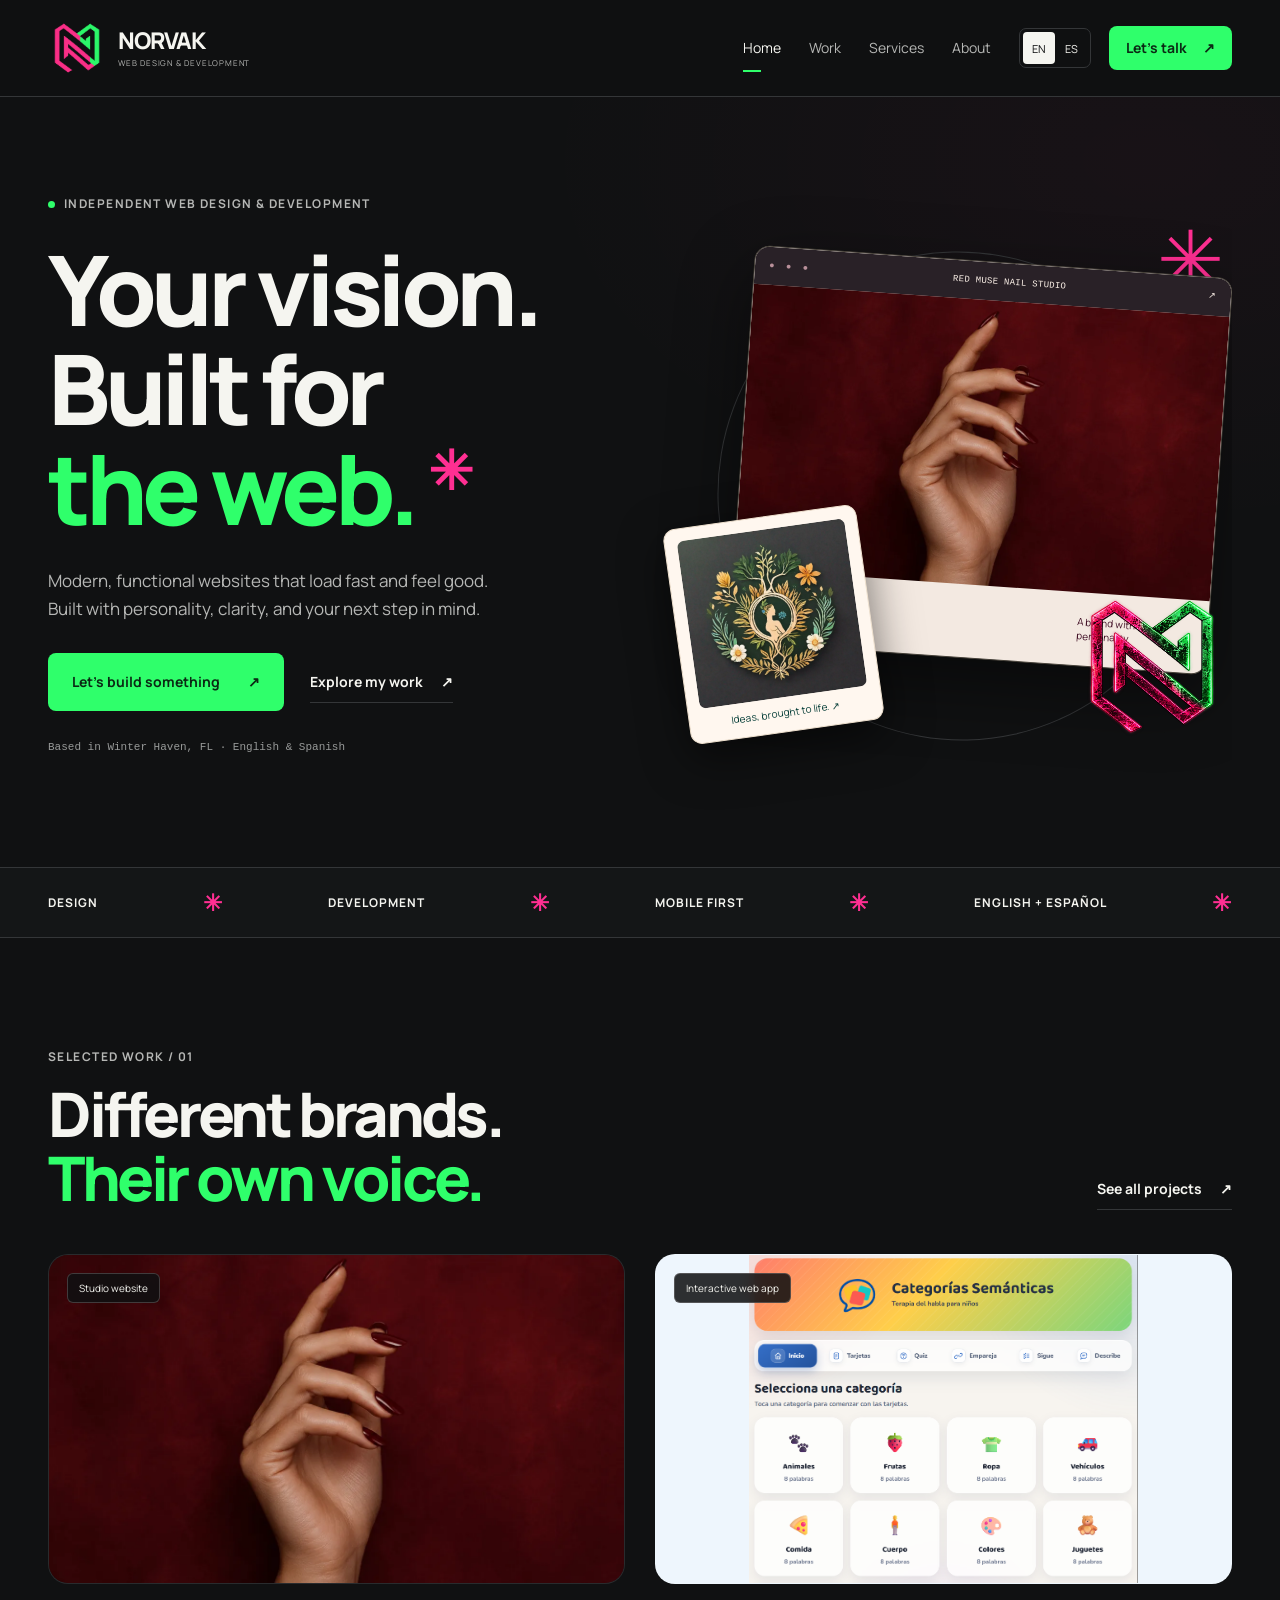
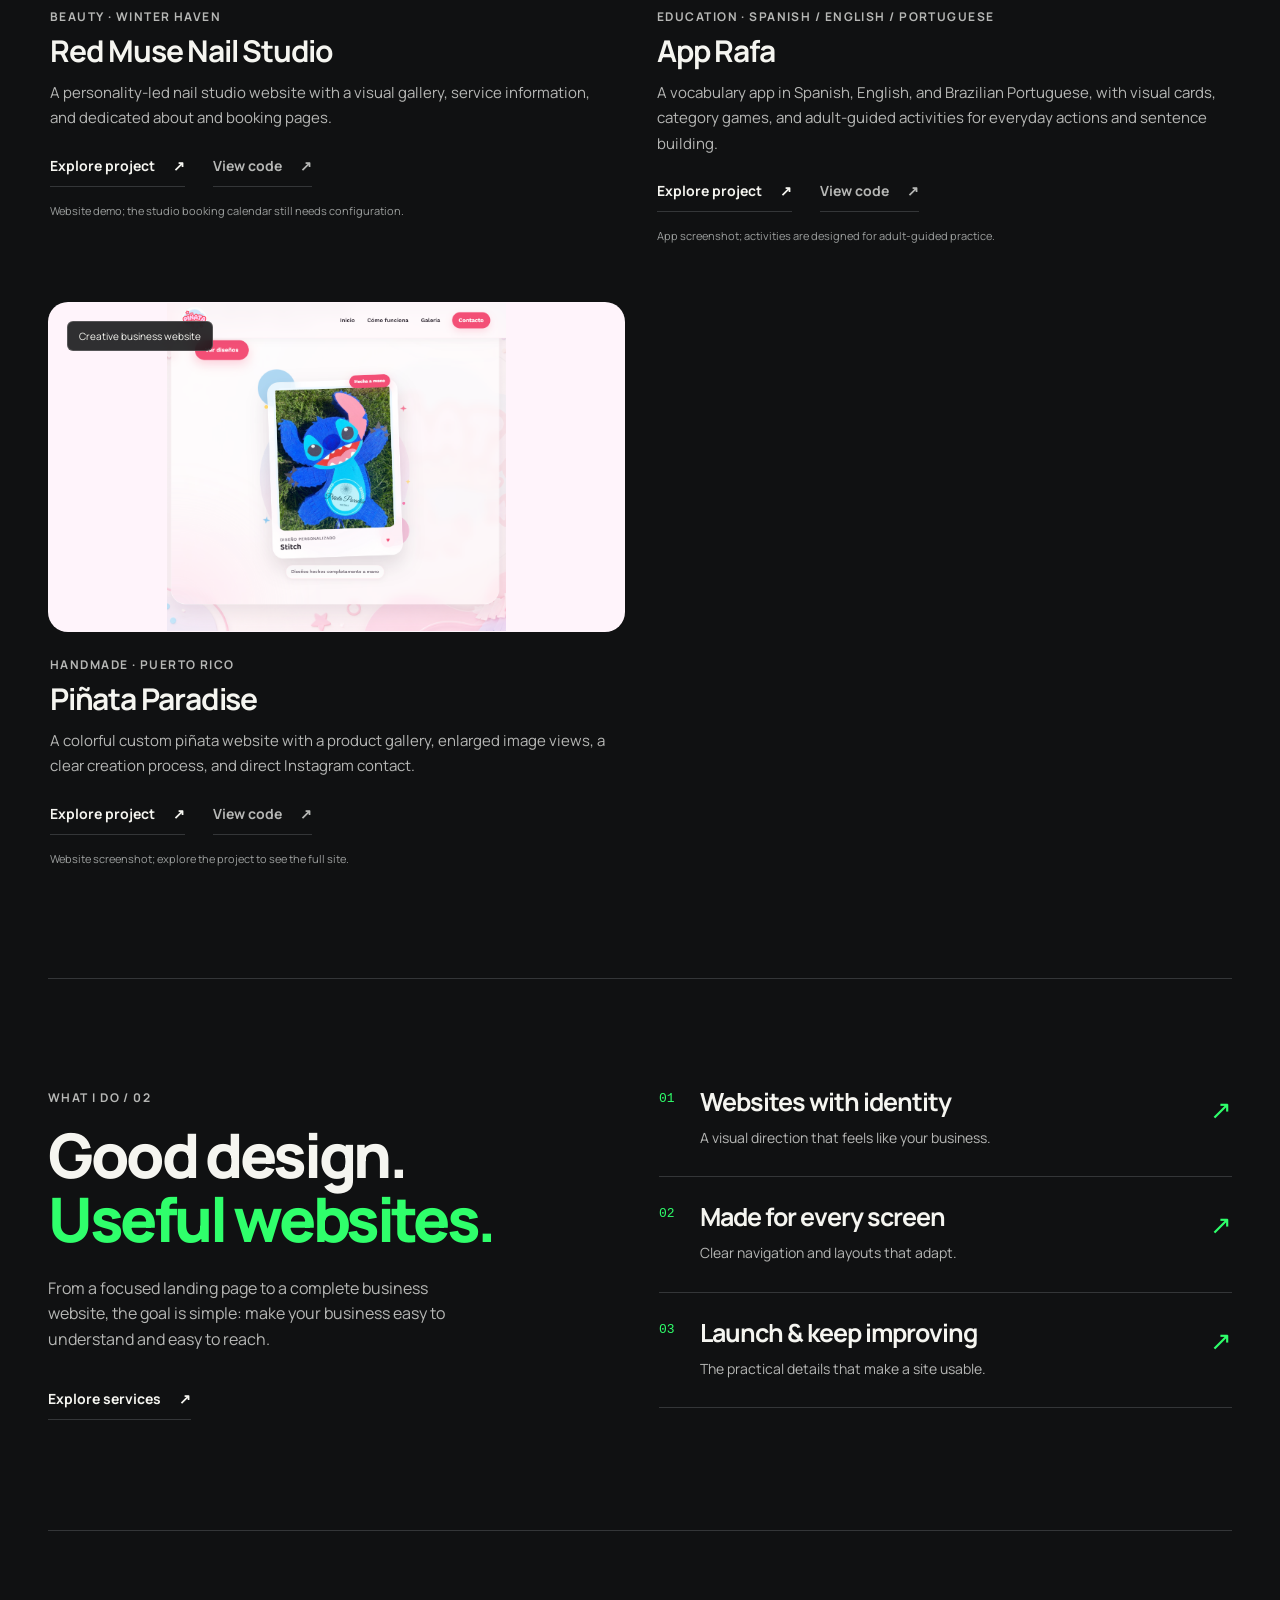
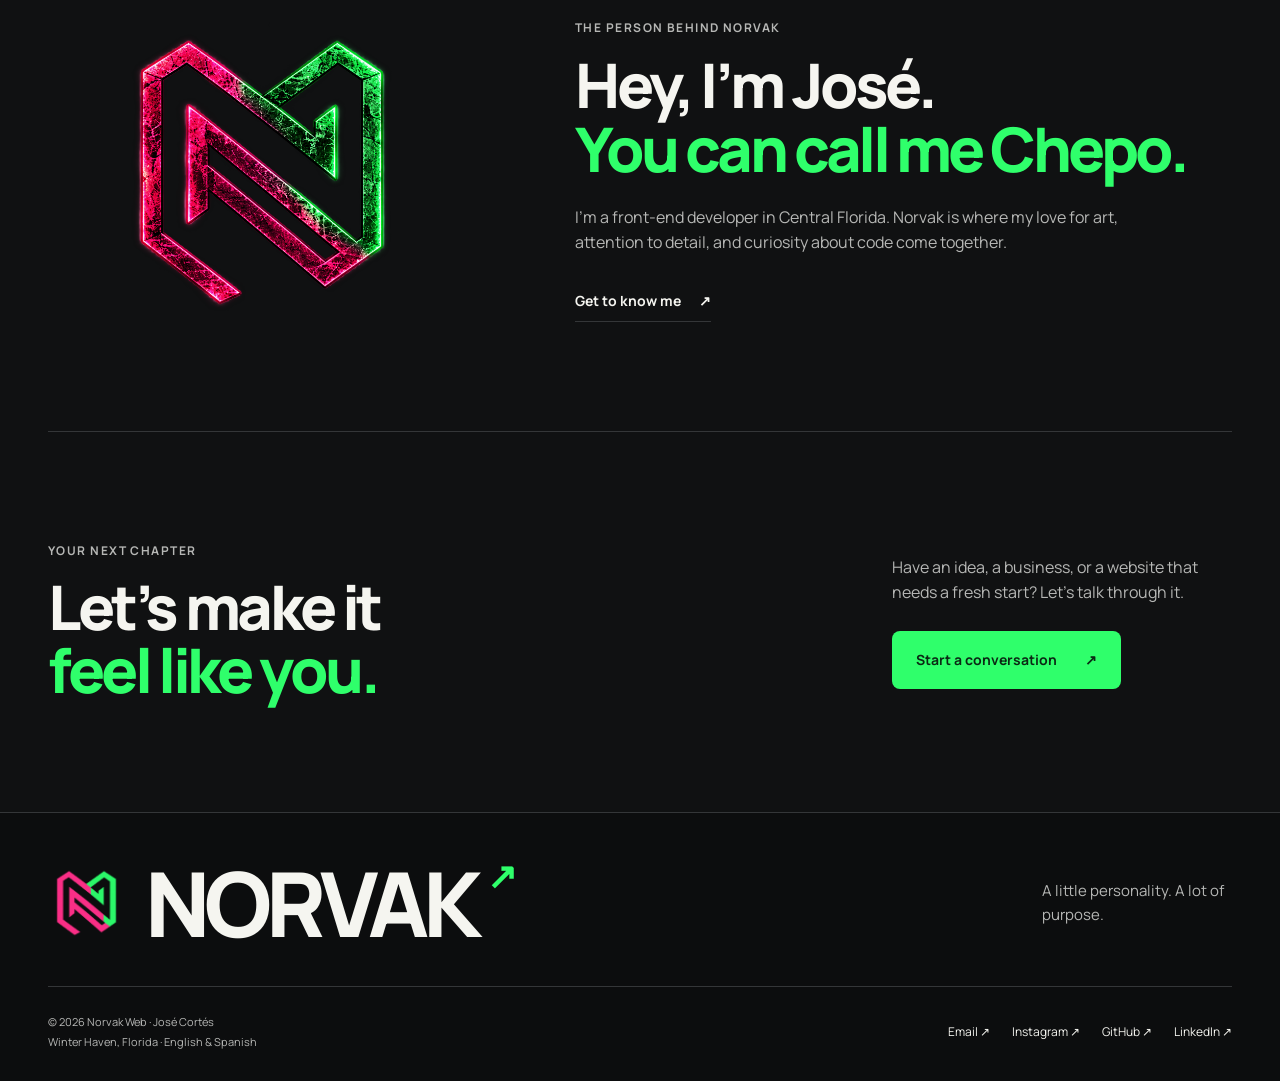
==== commit 5b336ccd: "Refresh featured projects and align portfolio links with the live V3 site" ====
--- a/index.html
+++ b/index.html
@@ -10,7 +10,7 @@
     />
     <title>Home | Norvak Web</title>
     <link rel="icon" type="image/png" href="assets/norvak-n-clean.png" />
-    <link rel="canonical" href="https://norvak-web-v2.rareeel6.chatgpt.site/" />
+    <link rel="canonical" href="https://chepot87.github.io/Norvak-Web-V3/" />
     <meta property="og:type" content="website" />
     <meta property="og:site_name" content="Norvak Web" />
     <meta property="og:title" content="Home | Norvak Web" />
@@ -20,16 +20,16 @@
     />
     <meta
       property="og:url"
-      content="https://norvak-web-v2.rareeel6.chatgpt.site/"
+      content="https://chepot87.github.io/Norvak-Web-V3/"
     />
     <meta
       property="og:image"
-      content="https://norvak-web-v2.rareeel6.chatgpt.site/assets/norvak-n-textured.webp"
+      content="https://chepot87.github.io/Norvak-Web-V3/assets/norvak-n-textured.webp"
     />
     <meta name="twitter:card" content="summary" />
     <meta
       name="twitter:image"
-      content="https://norvak-web-v2.rareeel6.chatgpt.site/assets/norvak-n-textured.webp"
+      content="https://chepot87.github.io/Norvak-Web-V3/assets/norvak-n-textured.webp"
     />
     <link
       rel="preload"
@@ -229,72 +229,6 @@
           >
         </div>
         <div class="project-grid">
-          <article class="project-card" id="respiro" data-category="business">
-            <div class="project-visual visual-respiro">
-              <img
-                src="assets/respiro.webp"
-                alt="Forest imagery from the Respiro y Renuevo project"
-                data-alt-en="Forest imagery from the Respiro y Renuevo project"
-                data-alt-es="Imagen de bosque del proyecto Respiro y Renuevo"
-                width="1200"
-                height="800"
-                loading="lazy"
-                decoding="async"
-              />
-              <div class="respiro-mark">
-                <img
-                  src="assets/respiro-logo.webp"
-                  width="960"
-                  height="960"
-                  alt="Respiro y Renuevo"
-                />
-              </div>
-              <span class="project-kind"
-                ><span
-                  data-en="Rebuild preview"
-                  data-es="Vista previa del rediseño"
-                  >Rebuild preview</span
-                ></span
-              >
-            </div>
-            <div class="project-copy">
-              <p class="eyebrow">
-                <span
-                  data-en="Wellness · Puerto Rico"
-                  data-es="Bienestar · Puerto Rico"
-                  >Wellness · Puerto Rico</span
-                >
-              </p>
-              <h3>Respiro y Renuevo</h3>
-              <p>
-                <span
-                  data-en="A bilingual, multipage rebuild that brings retreats, private experiences, and the founder’s story into one consistent experience."
-                  data-es="Un rediseño bilingüe de varias páginas que conecta retiros, experiencias privadas e historia de la fundadora."
-                  >A bilingual, multipage rebuild that brings retreats, private
-                  experiences, and the founder’s story into one consistent
-                  experience.</span
-                >
-              </p>
-              <div class="project-actions">
-                <a
-                  class="text-link"
-                  href="https://chepot87.github.io/Respiro-y-Renuevo/"
-                  target="_blank"
-                  rel="noopener noreferrer"
-                  ><span data-en="Explore project" data-es="Explorar proyecto"
-                    >Explore project</span
-                  ><span aria-hidden="true">↗</span></a
-                >
-              </div>
-              <p
-                class="caption"
-                data-en="Development preview; inquiries and bookings are not connected."
-                data-es="Vista previa en desarrollo; las consultas y reservas no están conectadas."
-              >
-                Development preview; inquiries and bookings are not connected.
-              </p>
-            </div>
-          </article>
           <article class="project-card" id="red-muse" data-category="business">
             <div class="project-visual visual-red-muse">
               <img
@@ -339,16 +273,81 @@
                   ><span data-en="Explore project" data-es="Explorar proyecto"
                     >Explore project</span
                   ><span aria-hidden="true">↗</span></a
+                ><a
+                  class="text-link secondary"
+                  href="https://github.com/Chepot87/red-muse-v2"
+                  target="_blank"
+                  rel="noopener noreferrer"
+                  ><span data-en="View code" data-es="Ver código"
+                    >View code</span
+                  ><span aria-hidden="true">↗</span></a
                 >
               </div>
               <p
                 class="caption"
-                data-en="Project imagery shown; visit the site to explore the full design."
-                data-es="Se muestra una imagen del proyecto; visita la web para ver el diseño completo."
+                data-en="Website demo; the studio booking calendar still needs configuration."
+                data-es="Demo del sitio; falta configurar el calendario de reservas del estudio."
               >
-                Project imagery shown; visit the site to explore the full
-                design.
+                Website demo; the studio booking calendar still needs configuration.
               </p>
+            </div>
+          </article>
+          <article class="project-card" id="app-rafa" data-category="tools">
+            <div class="project-visual visual-app-rafa">
+              <img
+                src="assets/app-rafa-preview.png"
+                alt="Screenshot of the App Rafa category selection screen"
+                data-alt-en="Screenshot of the App Rafa category selection screen"
+                data-alt-es="Captura de la pantalla de selección de categorías de App Rafa"
+                width="943"
+                height="795"
+                loading="lazy"
+                decoding="async"
+              />
+              <span class="project-kind"><span data-en="Interactive web app" data-es="Aplicación web interactiva">Interactive web app</span></span>
+            </div>
+            <div class="project-copy">
+              <p class="eyebrow"><span data-en="Education · Spanish / English / Portuguese" data-es="Educación · Español / Inglés / Portugués">Education · Spanish / English / Portuguese</span></p>
+              <h3>App Rafa</h3>
+              <p><span data-en="A vocabulary app in Spanish, English, and Brazilian Portuguese, with visual cards, category games, and adult-guided activities for everyday actions and sentence building." data-es="Una app de vocabulario en español, inglés y portugués brasileño, con tarjetas visuales, juegos de categorías y actividades guiadas por un adulto para practicar acciones cotidianas y construir oraciones.">A vocabulary app in Spanish, English, and Brazilian Portuguese, with visual cards, category games, and adult-guided activities for everyday actions and sentence building.</span></p>
+              <div class="project-actions">
+                <a class="text-link" href="https://chepot87.github.io/App-Rafa/" target="_blank" rel="noopener noreferrer">
+                  <span data-en="Explore project" data-es="Explorar proyecto">Explore project</span><span aria-hidden="true">↗</span>
+                </a>
+                <a class="text-link secondary" href="https://github.com/Chepot87/App-Rafa" target="_blank" rel="noopener noreferrer">
+                  <span data-en="View code" data-es="Ver código">View code</span><span aria-hidden="true">↗</span>
+                </a>
+              </div>
+              <p class="caption"><span data-en="App screenshot; activities are designed for adult-guided practice." data-es="Captura de la app; las actividades están diseñadas para practicar con un adulto.">App screenshot; activities are designed for adult-guided practice.</span></p>
+            </div>
+          </article>
+          <article class="project-card" id="pinata-paradise" data-category="business">
+            <div class="project-visual visual-pinata-paradise">
+              <img
+                src="assets/pinata-paradise-preview.png"
+                alt="Screenshot of the Piñata Paradise website featuring its Stitch piñata"
+                data-alt-en="Screenshot of the Piñata Paradise website featuring its Stitch piñata"
+                data-alt-es="Captura de la web de Piñata Paradise con su piñata de Stitch"
+                width="925"
+                height="893"
+                loading="lazy"
+                decoding="async"
+              />
+              <span class="project-kind"><span data-en="Creative business website" data-es="Web de negocio creativo">Creative business website</span></span>
+            </div>
+            <div class="project-copy">
+              <p class="eyebrow"><span data-en="Handmade · Puerto Rico" data-es="Artesanal · Puerto Rico">Handmade · Puerto Rico</span></p>
+              <h3>Piñata Paradise</h3>
+              <p><span data-en="A colorful custom piñata website with a product gallery, enlarged image views, a clear creation process, and direct Instagram contact." data-es="Una web de piñatas personalizadas con galería de productos, imágenes ampliadas, un proceso de creación claro y contacto directo por Instagram.">A colorful custom piñata website with a product gallery, enlarged image views, a clear creation process, and direct Instagram contact.</span></p>
+              <div class="project-actions">
+                <a class="text-link" href="https://chepot87.github.io/pinata-paradise/" target="_blank" rel="noopener noreferrer">
+                  <span data-en="Explore project" data-es="Explorar proyecto">Explore project</span><span aria-hidden="true">↗</span>
+                </a>
+                <a class="text-link secondary" href="https://github.com/Chepot87/pinata-paradise" target="_blank" rel="noopener noreferrer">
+                  <span data-en="View code" data-es="Ver código">View code</span><span aria-hidden="true">↗</span>
+                </a>
+              </div>
+              <p class="caption"><span data-en="Website screenshot; explore the project to see the full site." data-es="Captura del sitio; explora el proyecto para ver la web completa.">Website screenshot; explore the project to see the full site.</span></p>
             </div>
           </article>
         </div>
--- a/styles.css
+++ b/styles.css
@@ -552,16 +552,22 @@
   height: 100%;
   object-fit: cover;
 }
-.visual-country > img,
 .visual-icqa > img {
   object-position: top;
 }
-.visual-lovely {
-  background: #eccce5;
-}
-.visual-lovely > img {
+.visual-app-rafa {
+  background: #eef6fd;
+}
+.visual-pinata-paradise {
+  background: #fff4fb;
+}
+.visual-app-rafa > img {
   object-fit: contain;
-  padding: 20px;
+  padding: 0;
+}
+.visual-pinata-paradise > img {
+  object-fit: contain;
+  padding: 0;
 }
 .project-kind {
   position: absolute;
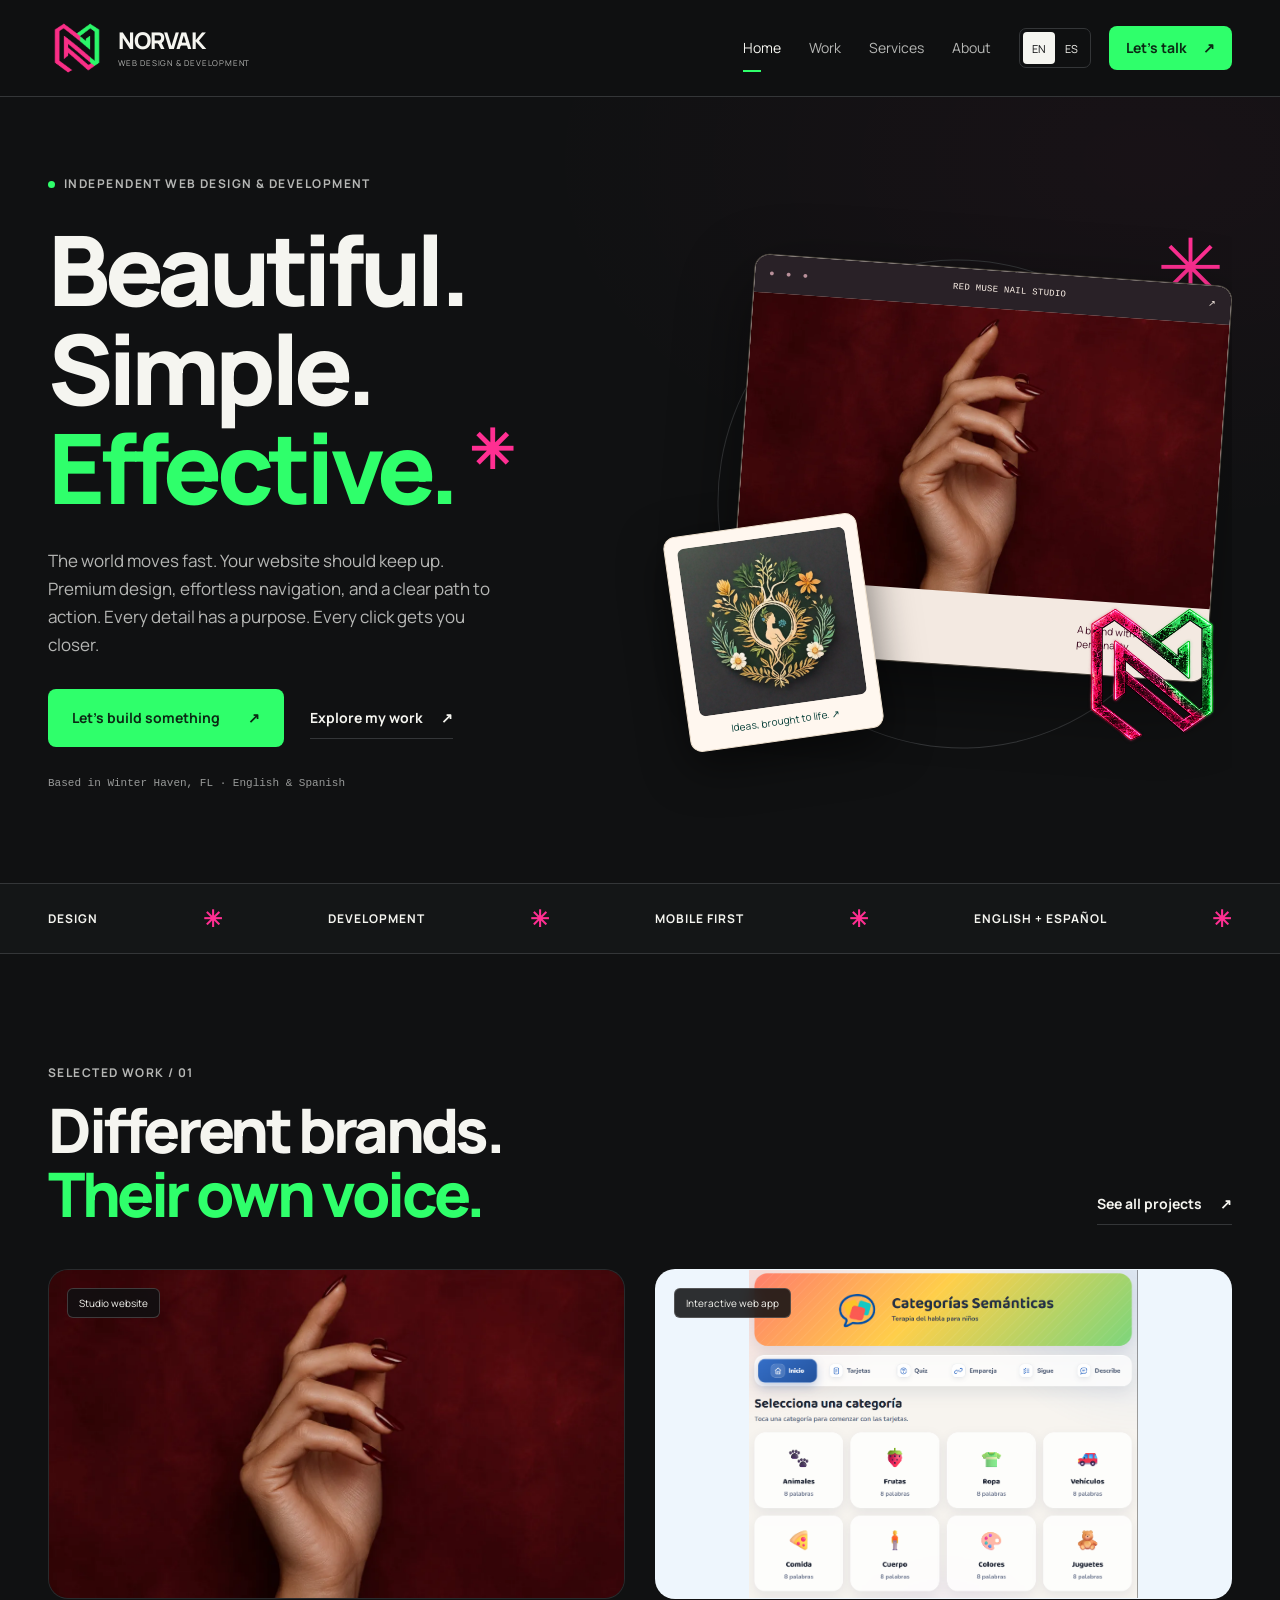
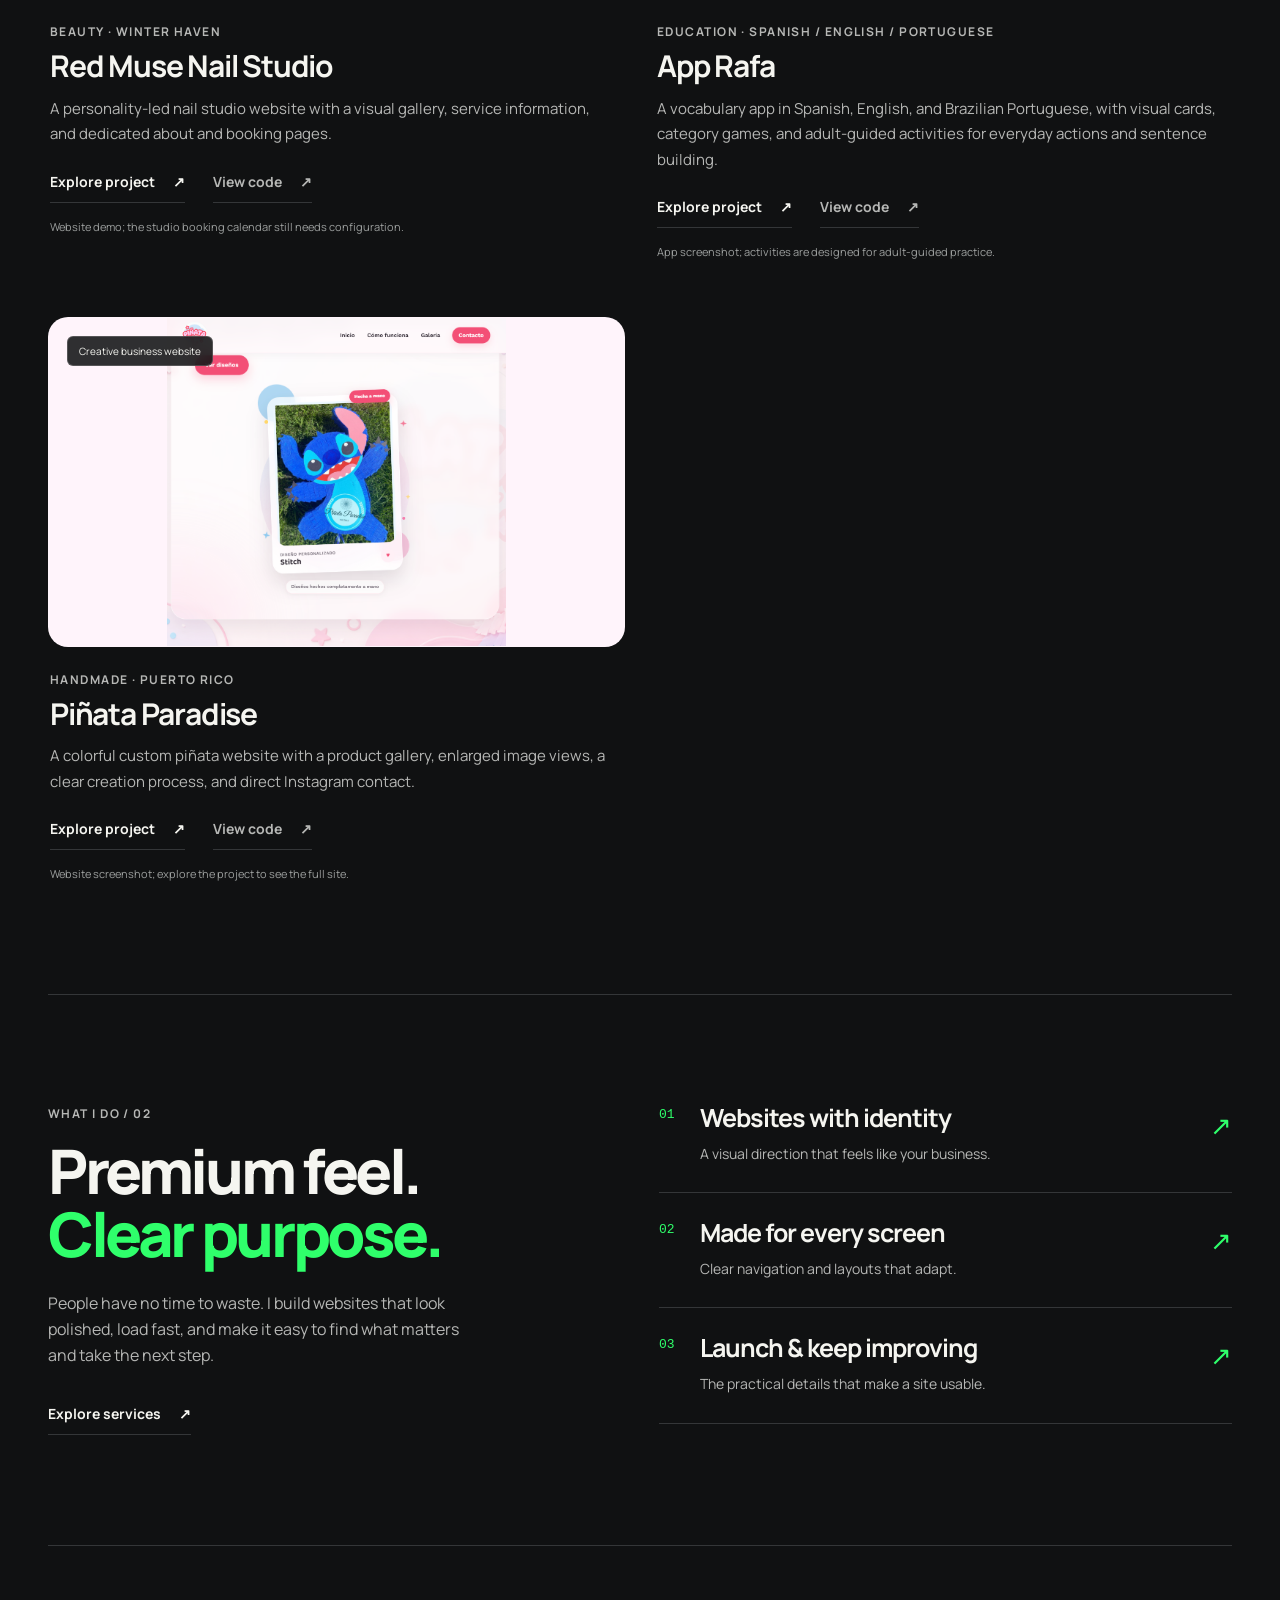
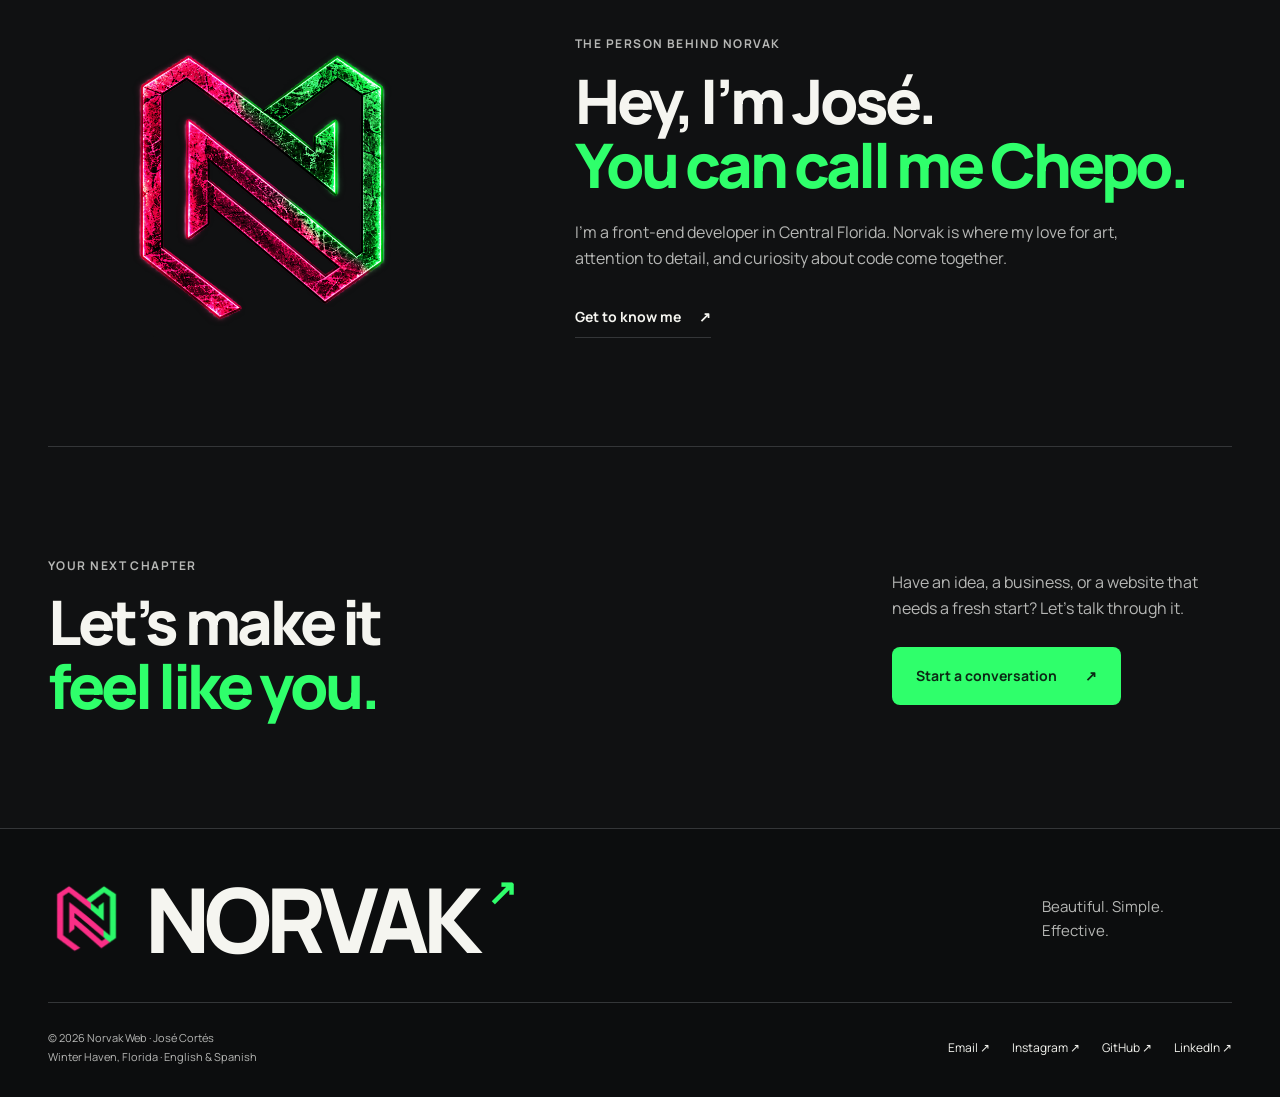
==== commit c1f21236: "Refine Norvak slogan and bilingual brand messaging" ====
--- a/index.html
+++ b/index.html
@@ -108,20 +108,12 @@
             >
           </p>
           <h1>
-            <span data-en="Your vision." data-es="Tu visión.">Your vision.</span
-            ><br /><span data-en="Built for" data-es="Hecha para"
-              >Built for</span
-            ><br /><em
-              ><span data-en="the web." data-es="la web.">the web.</span></em
+            <span data-en="Beautiful." data-es="Diseño atractivo.">Beautiful.</span><br /><span data-en="Simple." data-es="Simple.">Simple.</span><br /><em
+              ><span data-en="Effective." data-es="Eficaz.">Effective.</span></em
             ><span class="hero-period">✳</span>
           </h1>
           <p class="hero-description">
-            <span
-              data-en="Modern, functional websites that load fast and feel good. Built with personality, clarity, and your next step in mind."
-              data-es="Webs modernas y funcionales que cargan rápido y se sienten bien. Con personalidad, claridad y tu próxima etapa en mente."
-              >Modern, functional websites that load fast and feel good. Built
-              with personality, clarity, and your next step in mind.</span
-            >
+            <span data-en="The world moves fast. Your website should keep up. Premium design, effortless navigation, and a clear path to action. Every detail has a purpose. Every click gets you closer." data-es="El mundo avanza rápido. Tu web también debería. Diseño de alta calidad, navegación sencilla y un camino claro para actuar. Cada detalle tiene un propósito. Cada clic te acerca.">The world moves fast. Your website should keep up. Premium design, effortless navigation, and a clear path to action. Every detail has a purpose. Every click gets you closer.</span>
           </p>
           <div class="actions">
             <a class="button button-green" href="contact.html"
@@ -360,22 +352,12 @@
             >
           </p>
           <h2>
-            <span data-en="Good design." data-es="Buen diseño."
-              >Good design.</span
-            ><br /><em
-              ><span data-en="Useful websites." data-es="Webs que sirven."
-                >Useful websites.</span
-              ></em
+            <span data-en="Premium feel." data-es="Diseño de calidad.">Premium feel.</span><br /><em
+              ><span data-en="Clear purpose." data-es="Propósito claro.">Clear purpose.</span></em
             >
           </h2>
           <p>
-            <span
-              data-en="From a focused landing page to a complete business website, the goal is simple: make your business easy to understand and easy to reach."
-              data-es="Desde una landing page hasta una web completa, el objetivo es sencillo: que tu negocio sea fácil de entender y contactar."
-              >From a focused landing page to a complete business website, the
-              goal is simple: make your business easy to understand and easy to
-              reach.</span
-            >
+            <span data-en="People have no time to waste. I build websites that look polished, load fast, and make it easy to find what matters and take the next step." data-es="El tiempo de tus clientes vale. Creo webs cuidadas que cargan rápido y permiten encontrar lo importante y dar el siguiente paso con facilidad.">People have no time to waste. I build websites that look polished, load fast, and make it easy to find what matters and take the next step.</span>
           </p>
           <a class="text-link" href="services.html"
             ><span data-en="Explore services" data-es="Explorar servicios"
@@ -541,11 +523,7 @@
             ></a
           >
           <p>
-            <span
-              data-en="A little personality. A lot of purpose."
-              data-es="Un poco de personalidad. Mucho propósito."
-              >A little personality. A lot of purpose.</span
-            >
+            <span data-en="Beautiful. Simple. Effective." data-es="Diseño atractivo. Simple. Eficaz.">Beautiful. Simple. Effective.</span>
           </p>
         </div>
         <div class="footer-bottom">
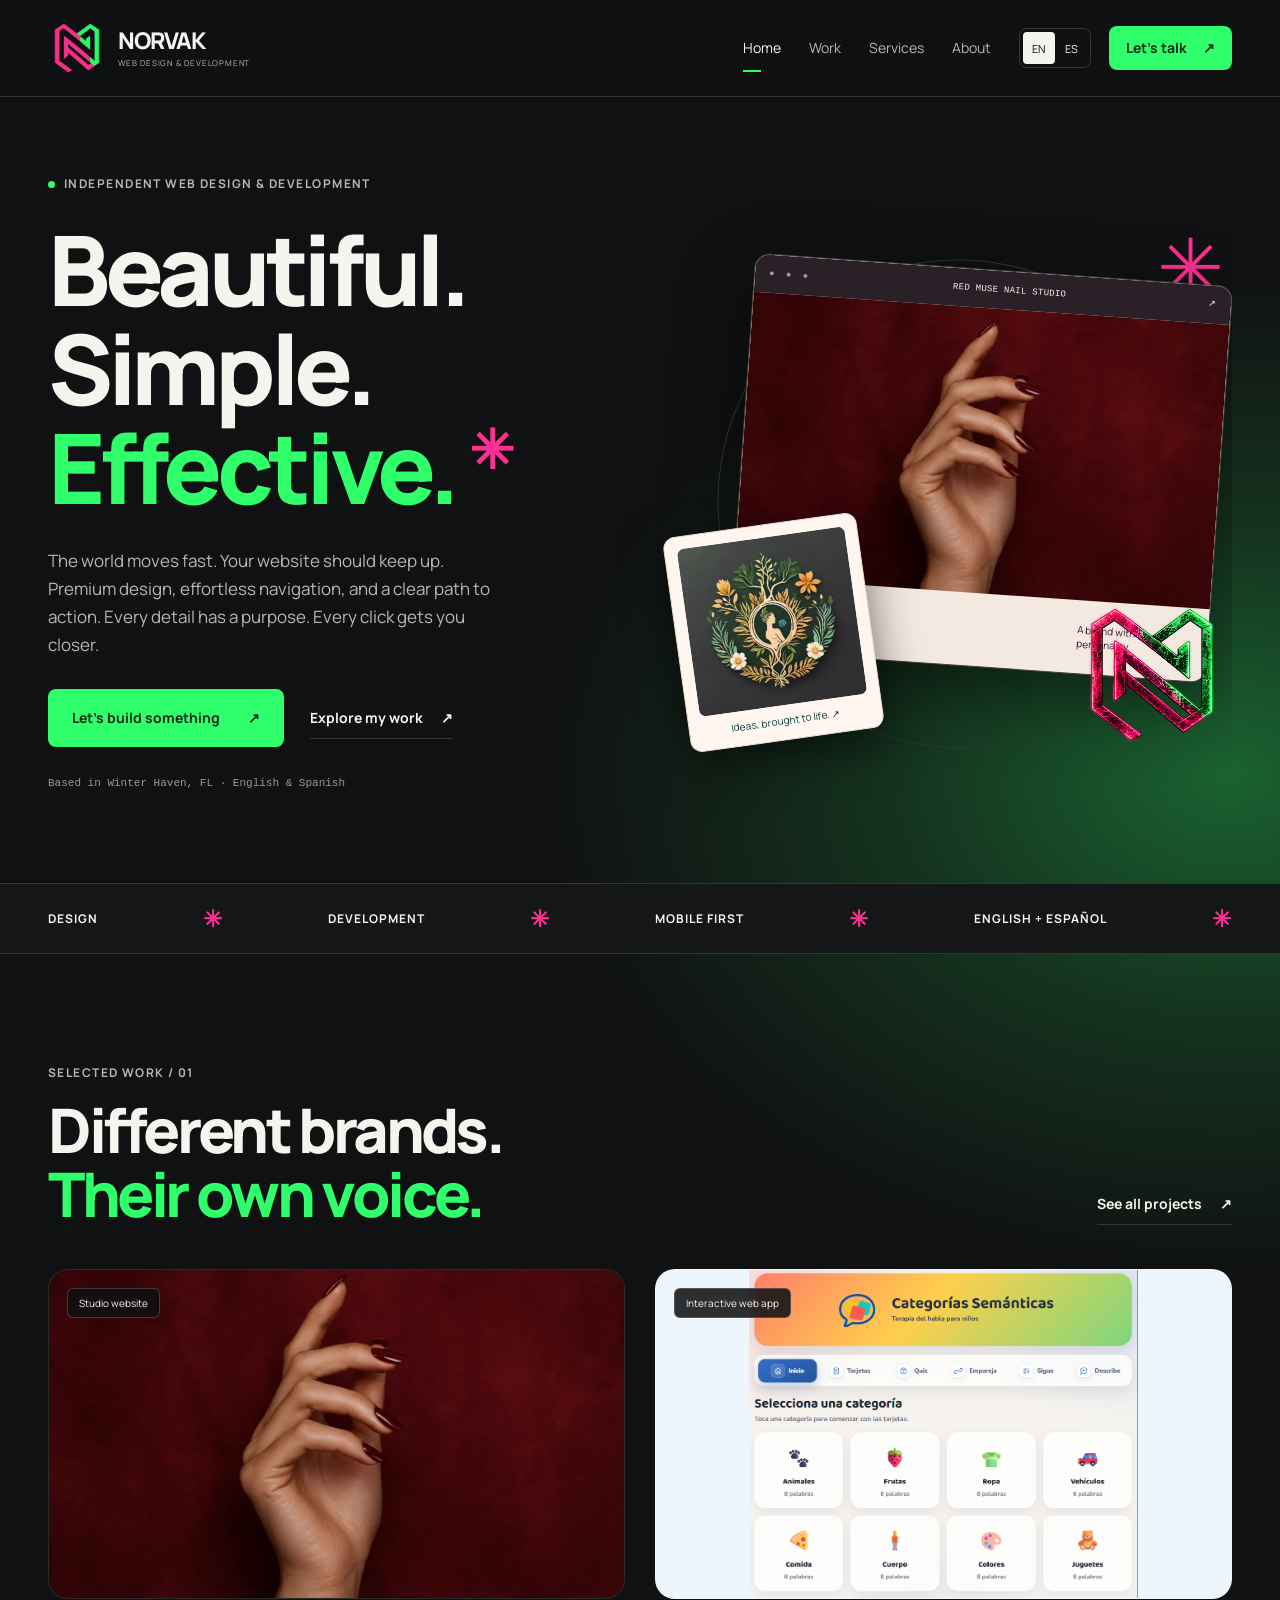
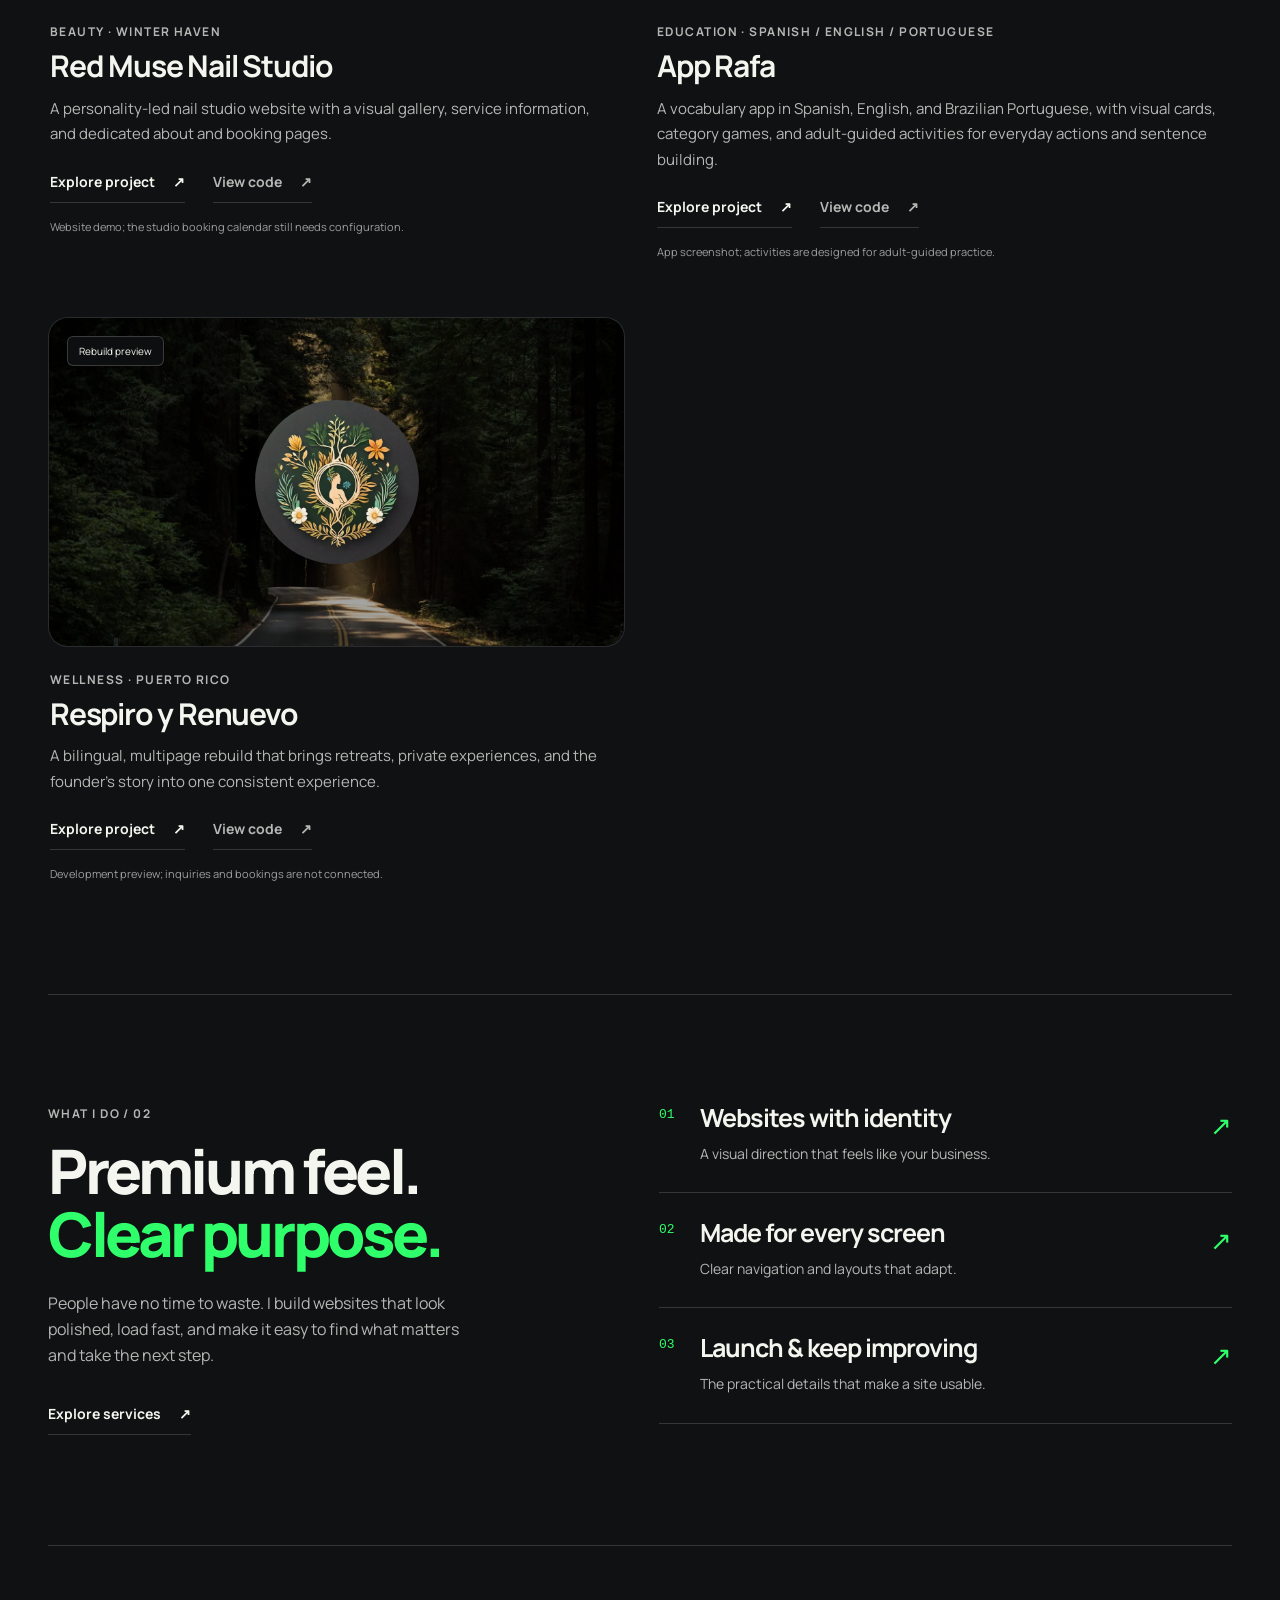
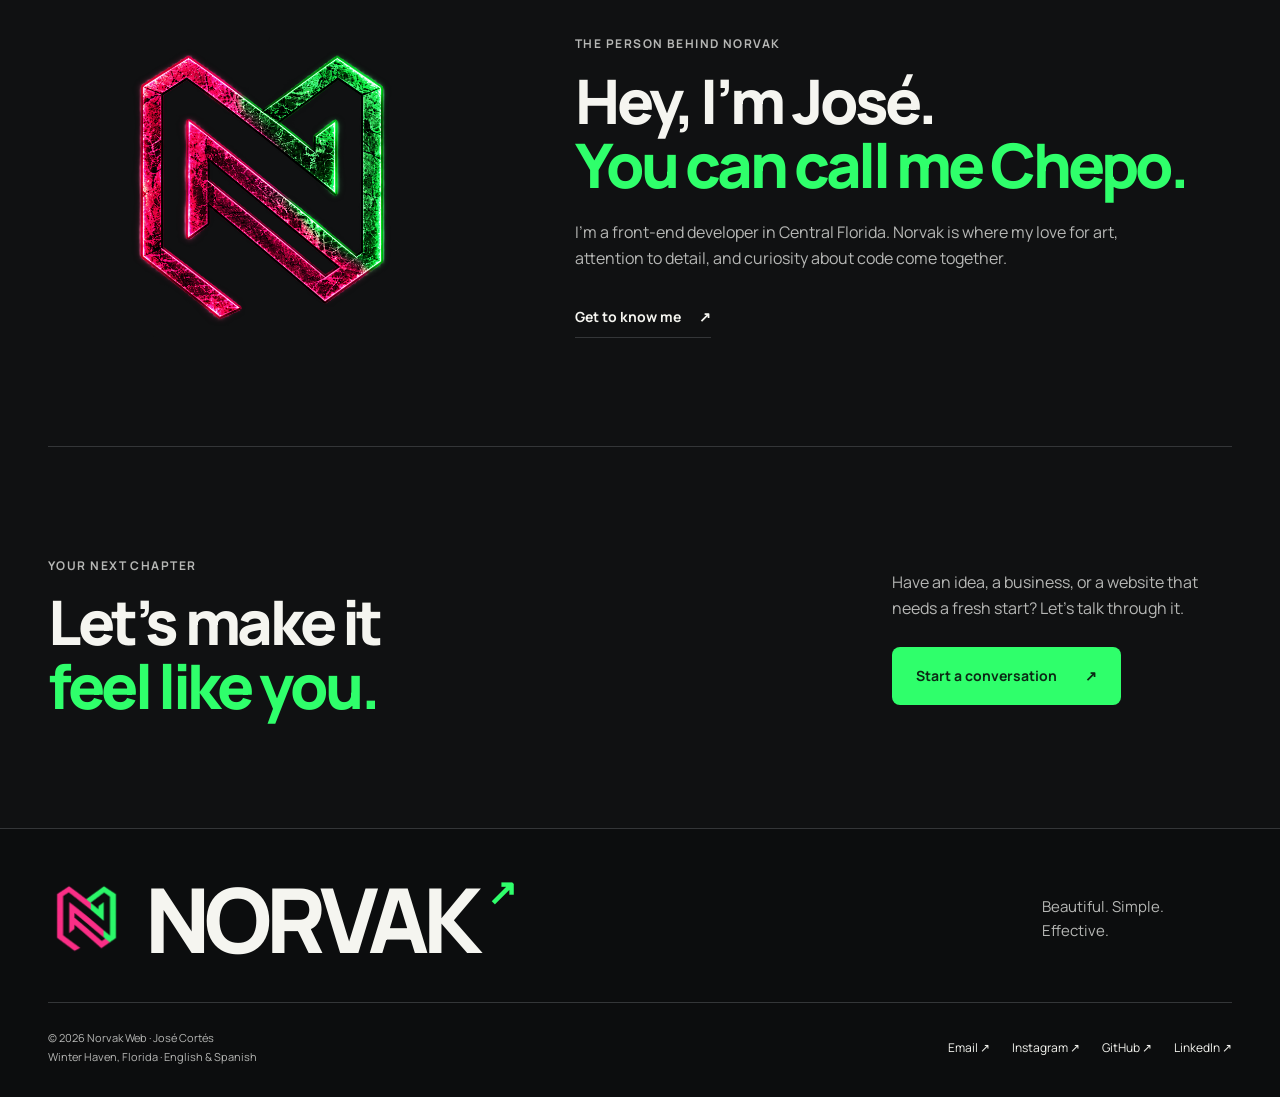
==== commit 403f2c24: "Feature Respiro on home and expand curated project portfolio" ====
--- a/index.html
+++ b/index.html
@@ -313,33 +313,78 @@
               <p class="caption"><span data-en="App screenshot; activities are designed for adult-guided practice." data-es="Captura de la app; las actividades están diseñadas para practicar con un adulto.">App screenshot; activities are designed for adult-guided practice.</span></p>
             </div>
           </article>
-          <article class="project-card" id="pinata-paradise" data-category="business">
-            <div class="project-visual visual-pinata-paradise">
+          <article class="project-card" id="respiro" data-category="business">
+            <div class="project-visual visual-respiro">
               <img
-                src="assets/pinata-paradise-preview.png"
-                alt="Screenshot of the Piñata Paradise website featuring its Stitch piñata"
-                data-alt-en="Screenshot of the Piñata Paradise website featuring its Stitch piñata"
-                data-alt-es="Captura de la web de Piñata Paradise con su piñata de Stitch"
-                width="925"
-                height="893"
+                src="assets/respiro.webp"
+                alt="Forest imagery from the Respiro y Renuevo project"
+                data-alt-en="Forest imagery from the Respiro y Renuevo project"
+                data-alt-es="Imagen de bosque del proyecto Respiro y Renuevo"
+                width="1200"
+                height="800"
                 loading="lazy"
                 decoding="async"
               />
-              <span class="project-kind"><span data-en="Creative business website" data-es="Web de negocio creativo">Creative business website</span></span>
+              <div class="respiro-mark">
+                <img
+                  src="assets/respiro-logo.webp"
+                  width="960"
+                  height="960"
+                  alt="Respiro y Renuevo"
+                />
+              </div>
+              <span class="project-kind"
+                ><span
+                  data-en="Rebuild preview"
+                  data-es="Vista previa del rediseño"
+                  >Rebuild preview</span
+                ></span
+              >
             </div>
             <div class="project-copy">
-              <p class="eyebrow"><span data-en="Handmade · Puerto Rico" data-es="Artesanal · Puerto Rico">Handmade · Puerto Rico</span></p>
-              <h3>Piñata Paradise</h3>
-              <p><span data-en="A colorful custom piñata website with a product gallery, enlarged image views, a clear creation process, and direct Instagram contact." data-es="Una web de piñatas personalizadas con galería de productos, imágenes ampliadas, un proceso de creación claro y contacto directo por Instagram.">A colorful custom piñata website with a product gallery, enlarged image views, a clear creation process, and direct Instagram contact.</span></p>
+              <p class="eyebrow">
+                <span
+                  data-en="Wellness · Puerto Rico"
+                  data-es="Bienestar · Puerto Rico"
+                  >Wellness · Puerto Rico</span
+                >
+              </p>
+              <h3>Respiro y Renuevo</h3>
+              <p>
+                <span
+                  data-en="A bilingual, multipage rebuild that brings retreats, private experiences, and the founder’s story into one consistent experience."
+                  data-es="Un rediseño bilingüe de varias páginas que conecta retiros, experiencias privadas e historia de la fundadora."
+                  >A bilingual, multipage rebuild that brings retreats, private
+                  experiences, and the founder’s story into one consistent
+                  experience.</span
+                >
+              </p>
               <div class="project-actions">
-                <a class="text-link" href="https://chepot87.github.io/pinata-paradise/" target="_blank" rel="noopener noreferrer">
-                  <span data-en="Explore project" data-es="Explorar proyecto">Explore project</span><span aria-hidden="true">↗</span>
-                </a>
-                <a class="text-link secondary" href="https://github.com/Chepot87/pinata-paradise" target="_blank" rel="noopener noreferrer">
-                  <span data-en="View code" data-es="Ver código">View code</span><span aria-hidden="true">↗</span>
-                </a>
+                <a
+                  class="text-link"
+                  href="https://chepot87.github.io/Respiro-y-Renuevo/"
+                  target="_blank"
+                  rel="noopener noreferrer"
+                  ><span data-en="Explore project" data-es="Explorar proyecto"
+                    >Explore project</span
+                  ><span aria-hidden="true">↗</span></a
+                ><a
+                  class="text-link secondary"
+                  href="https://github.com/Chepot87/Respiro-y-Renuevo"
+                  target="_blank"
+                  rel="noopener noreferrer"
+                  ><span data-en="View code" data-es="Ver código"
+                    >View code</span
+                  ><span aria-hidden="true">↗</span></a
+                >
               </div>
-              <p class="caption"><span data-en="Website screenshot; explore the project to see the full site." data-es="Captura del sitio; explora el proyecto para ver la web completa.">Website screenshot; explore the project to see the full site.</span></p>
+              <p
+                class="caption"
+                data-en="Development preview; inquiries and bookings are not connected."
+                data-es="Vista previa en desarrollo; las consultas y reservas no están conectadas."
+              >
+                Development preview; inquiries and bookings are not connected.
+              </p>
             </div>
           </article>
         </div>
--- a/styles.css
+++ b/styles.css
@@ -569,6 +569,39 @@
   object-fit: contain;
   padding: 0;
 }
+.visual-my-day {
+  display: grid;
+  place-items: center;
+  background: radial-gradient(ellipse at top right, #c9ff4330, transparent 70%), #141817;
+}
+.my-day-brand {
+  display: flex;
+  align-items: center;
+  gap: 18px;
+  padding: 26px;
+  color: #f2f3ed;
+  font-size: clamp(2rem, 4vw, 3.5rem);
+  font-weight: 800;
+  letter-spacing: -0.06em;
+  line-height: 1;
+}
+.my-day-icon {
+  display: grid;
+  place-items: center;
+  width: 1.3em;
+  height: 1.3em;
+  flex: none;
+  background: #c9ff43;
+  color: #141817;
+  border-radius: 0.25em;
+}
+.my-day-brand small {
+  display: block;
+  margin-top: 12px;
+  font-size: 0.875rem;
+  letter-spacing: 0.18em;
+  font-weight: 500;
+}
 .project-kind {
   position: absolute;
   top: 18px;
@@ -1984,3 +2017,55 @@
     width: 112px;
   }
 }
+
+/* Page backgrounds: one restrained neon glow per section. */
+body[data-page="index.html"] {
+  background:
+    radial-gradient(
+      ellipse 75% 700px at 96% 18%,
+      rgba(47, 255, 107, 0.34) 0,
+      rgba(47, 255, 107, 0.14) 35%,
+      transparent 72%
+    ),
+    var(--bg);
+}
+body[data-page="work.html"] {
+  background:
+    radial-gradient(
+      ellipse 75% 700px at 96% 18%,
+      rgba(255, 47, 146, 0.34) 0,
+      rgba(255, 47, 146, 0.14) 35%,
+      transparent 72%
+    ),
+    var(--bg);
+}
+body[data-page="services.html"] {
+  background:
+    radial-gradient(
+      ellipse 75% 700px at 96% 18%,
+      rgba(47, 255, 107, 0.34) 0,
+      rgba(47, 255, 107, 0.14) 35%,
+      transparent 72%
+    ),
+    var(--bg);
+}
+body[data-page="about.html"] {
+  background:
+    radial-gradient(
+      ellipse 75% 700px at 96% 18%,
+      rgba(80, 220, 255, 0.34) 0,
+      rgba(80, 220, 255, 0.14) 35%,
+      transparent 72%
+    ),
+    var(--bg);
+}
+body[data-page="contact.html"] {
+  background:
+    radial-gradient(
+      ellipse 75% 700px at 96% 18%,
+      rgba(255, 179, 138, 0.38) 0,
+      rgba(255, 140, 110, 0.16) 35%,
+      transparent 72%
+    ),
+    var(--bg);
+}
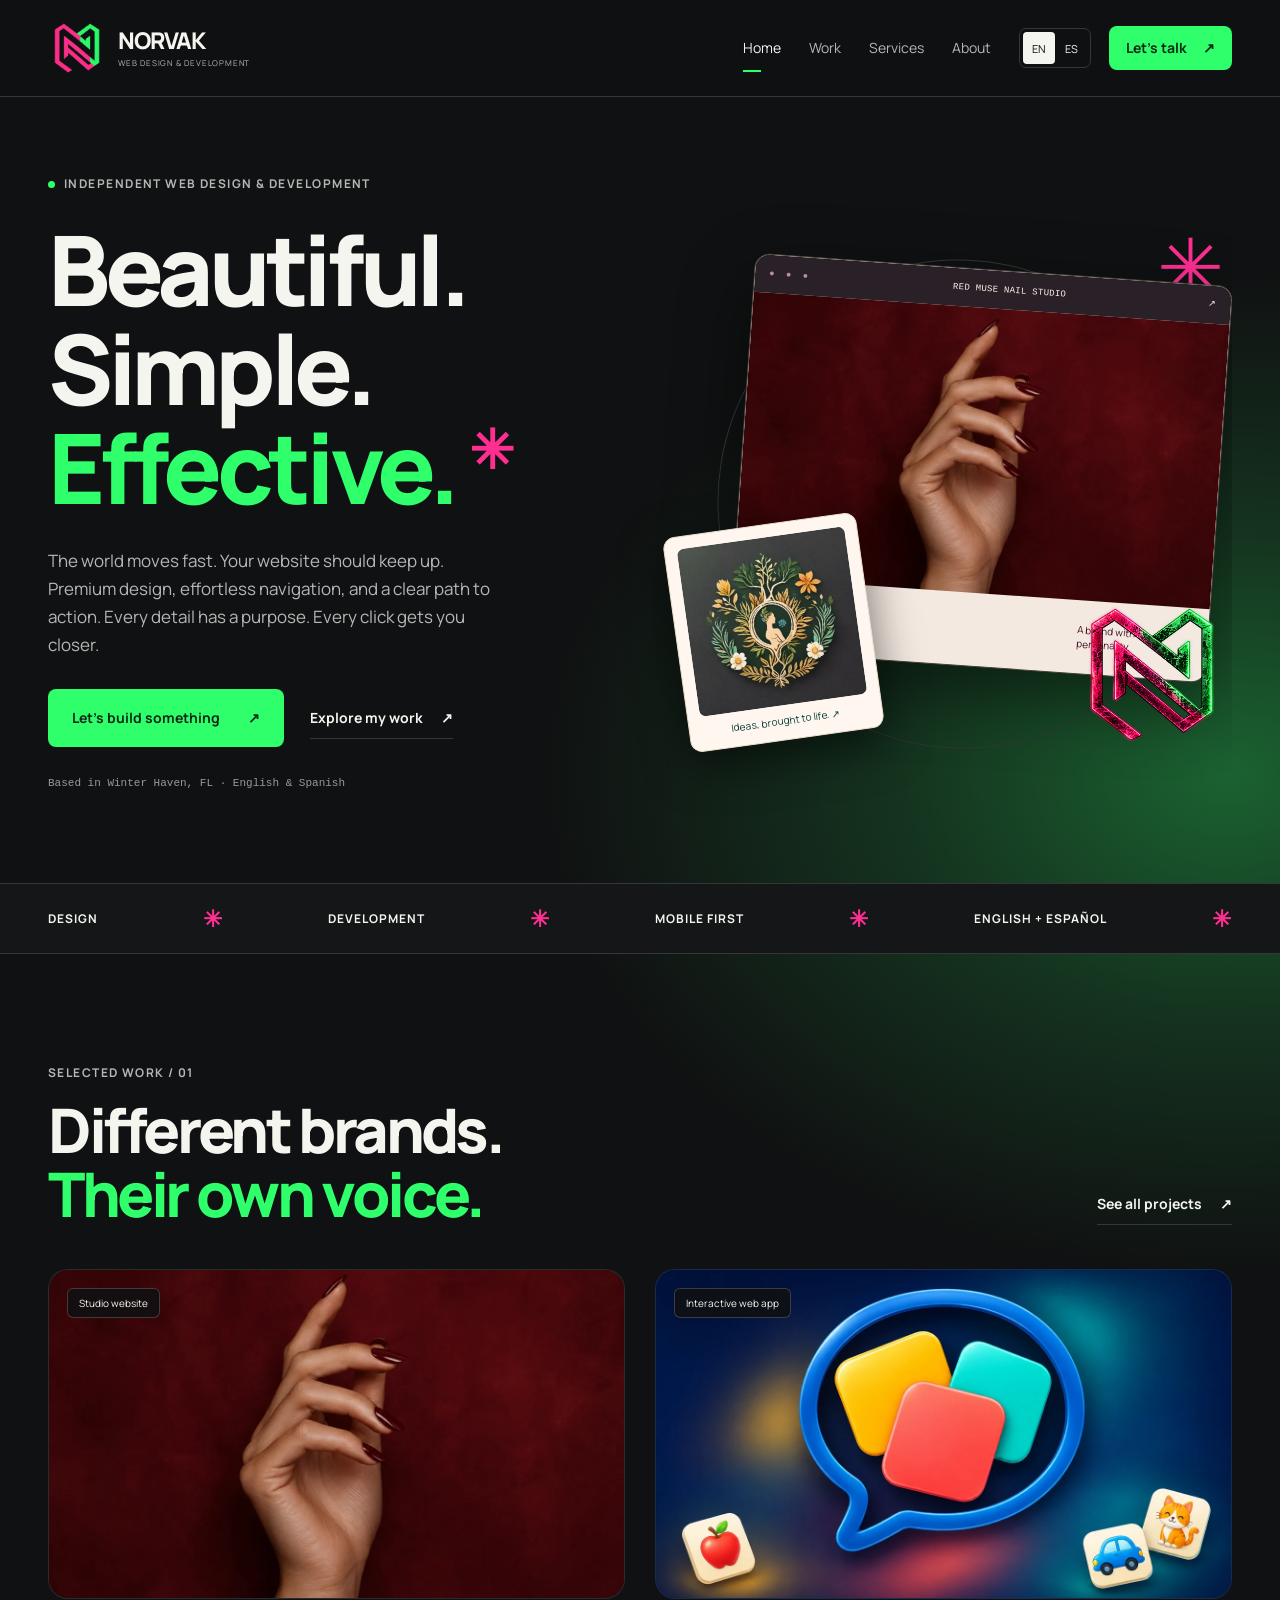
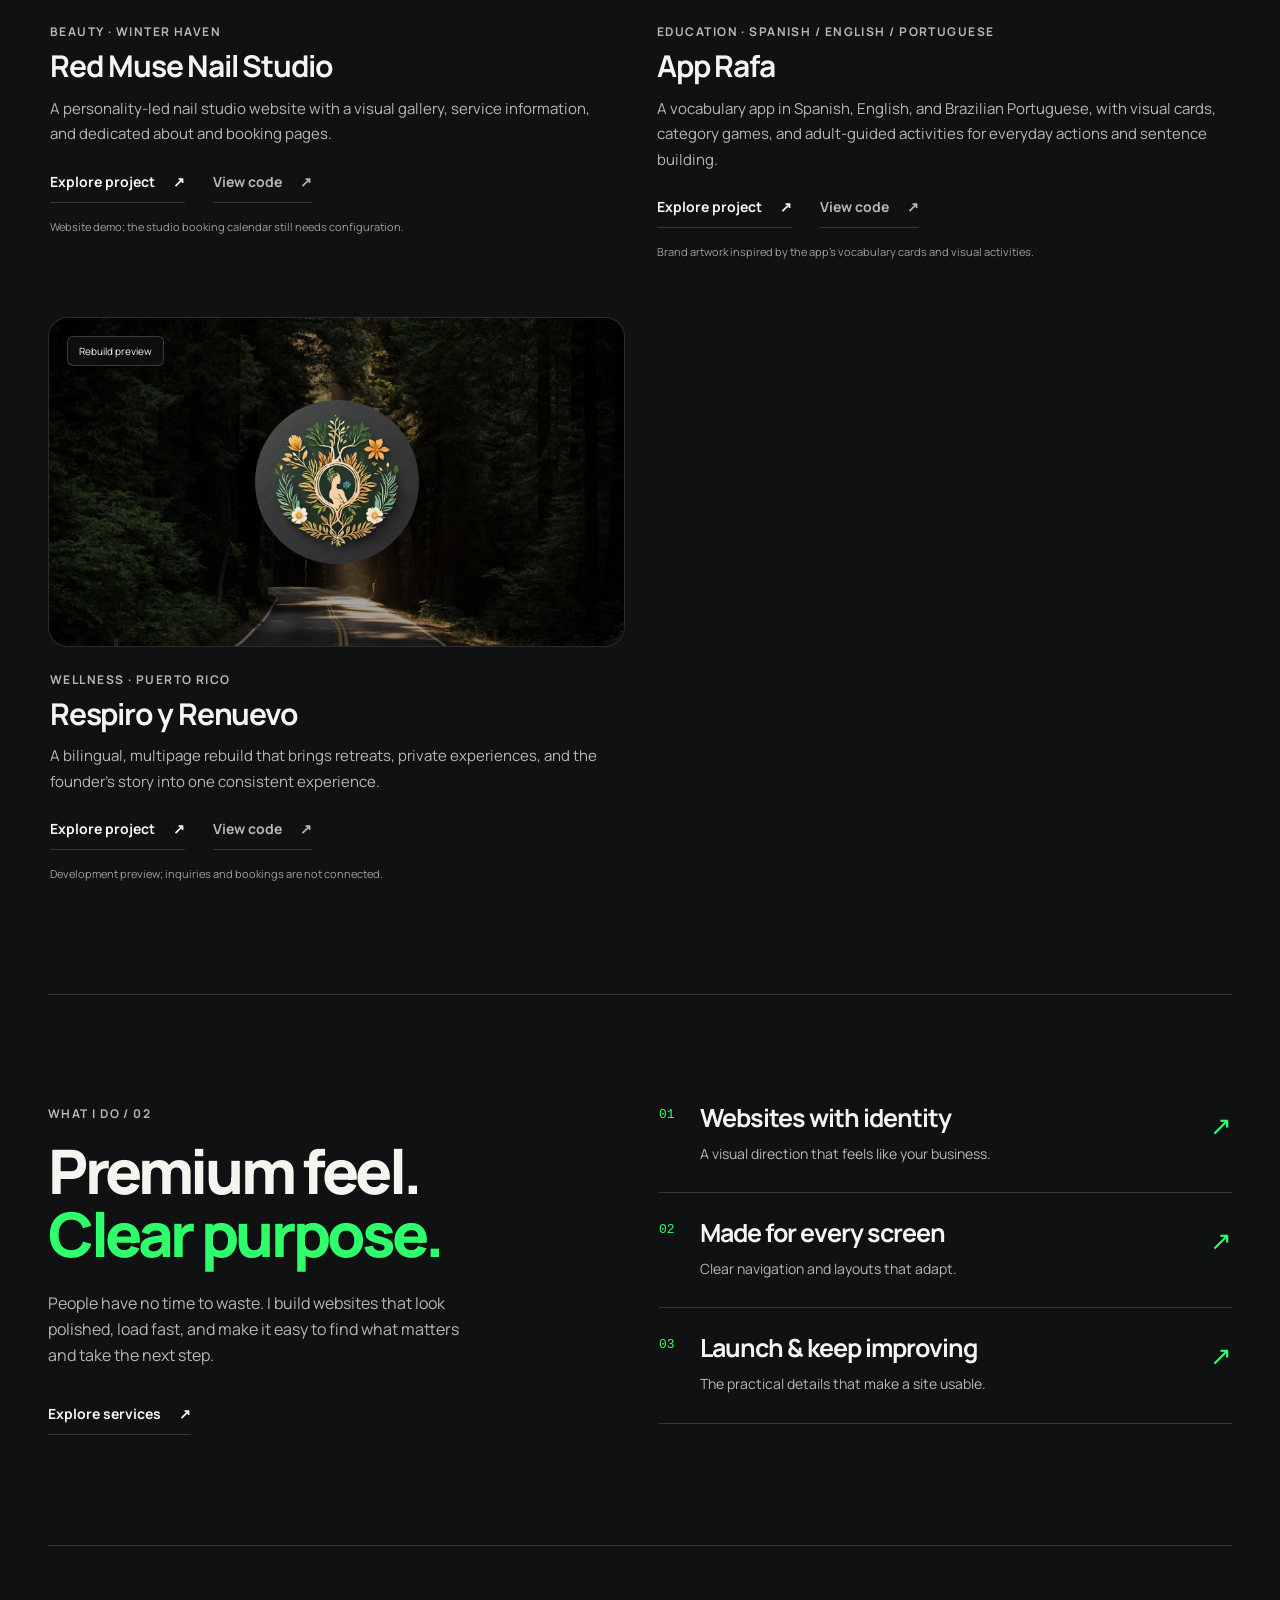
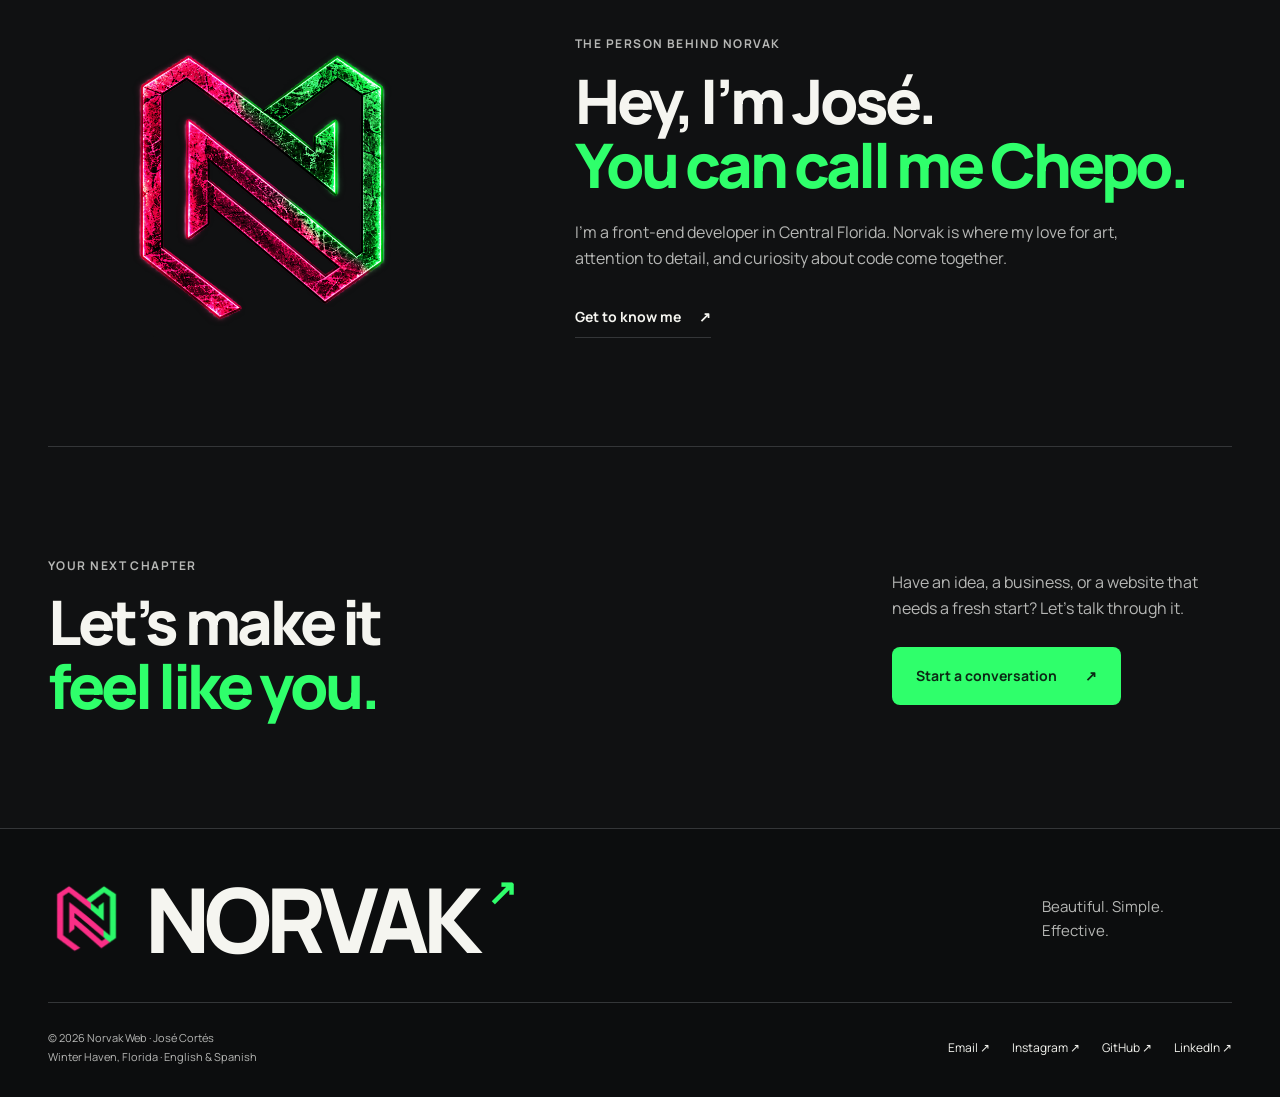
==== commit 74de9cea: "Clean Country Pizza logo and add App Rafa branded portfolio cover" ====
--- a/index.html
+++ b/index.html
@@ -38,7 +38,7 @@
       type="font/ttf"
       crossorigin
     />
-    <link rel="stylesheet" href="styles.css" />
+    <link rel="stylesheet" href="styles.css?v=20261125-covers-v2" />
     <script src="script.js" defer></script>
   </head>
   <body
@@ -287,12 +287,12 @@
           <article class="project-card" id="app-rafa" data-category="tools">
             <div class="project-visual visual-app-rafa">
               <img
-                src="assets/app-rafa-preview.png"
-                alt="Screenshot of the App Rafa category selection screen"
-                data-alt-en="Screenshot of the App Rafa category selection screen"
-                data-alt-es="Captura de la pantalla de selección de categorías de App Rafa"
-                width="943"
-                height="795"
+                src="assets/app-rafa-cover.webp"
+                alt="App Rafa brand cover with a speech bubble, colored cards, and vocabulary illustrations"
+                data-alt-en="App Rafa brand cover with a speech bubble, colored cards, and vocabulary illustrations"
+                data-alt-es="Portada de App Rafa con una burbuja de diálogo, tarjetas de colores e ilustraciones de vocabulario"
+                width="1200"
+                height="800"
                 loading="lazy"
                 decoding="async"
               />
@@ -310,7 +310,7 @@
                   <span data-en="View code" data-es="Ver código">View code</span><span aria-hidden="true">↗</span>
                 </a>
               </div>
-              <p class="caption"><span data-en="App screenshot; activities are designed for adult-guided practice." data-es="Captura de la app; las actividades están diseñadas para practicar con un adulto.">App screenshot; activities are designed for adult-guided practice.</span></p>
+              <p class="caption"><span data-en="Brand artwork inspired by the app’s vocabulary cards and visual activities." data-es="Portada inspirada en las tarjetas de vocabulario y actividades visuales de la app.">Brand artwork inspired by the app’s vocabulary cards and visual activities.</span></p>
             </div>
           </article>
           <article class="project-card" id="respiro" data-category="business">
--- a/styles.css
+++ b/styles.css
@@ -556,18 +556,70 @@
   object-position: top;
 }
 .visual-app-rafa {
-  background: #eef6fd;
+  background: #071a3d;
 }
 .visual-pinata-paradise {
   background: #fff4fb;
 }
 .visual-app-rafa > img {
-  object-fit: contain;
+  object-fit: cover;
   padding: 0;
 }
 .visual-pinata-paradise > img {
   object-fit: contain;
   padding: 0;
+}
+.visual-country-pizza {
+  isolation: isolate;
+  background:
+    radial-gradient(ellipse at 12% 40%, #ff7a0036, transparent 58%),
+    radial-gradient(ellipse at 90% 35%, #1688ff3d, transparent 55%),
+    radial-gradient(ellipse at 50% 110%, #08695a40, transparent 60%),
+    #080c12;
+  border-color: #e49b4045;
+  box-shadow: inset 0 0 45px #0009;
+}
+.visual-country-pizza::before {
+  content: "";
+  position: absolute;
+  inset: 12px;
+  border: 1px solid #ffffff14;
+  border-radius: calc(var(--radius) - 8px);
+  background: repeating-linear-gradient(
+    135deg,
+    transparent 0 44px,
+    #ffffff03 44px 45px
+  );
+}
+.visual-country-pizza > img {
+  position: absolute;
+  z-index: 1;
+  left: 50%;
+  top: 50%;
+  width: min(100%, 400px);
+  height: auto;
+  max-width: none;
+  object-fit: contain;
+  transform: translate(-50%, -50%);
+  filter: drop-shadow(0 0 16px #ff7a0020) drop-shadow(0 0 30px #1688ff20);
+}
+.project-card:hover .visual-country-pizza > img {
+  transform: translate(-50%, -50%) scale(1.025);
+}
+.visual-country-pizza .project-kind {
+  z-index: 2;
+}
+.country-preview-meta {
+  position: absolute;
+  z-index: 2;
+  left: 20px;
+  right: 20px;
+  bottom: 20px;
+  color: #e9c48f;
+  font-size: 0.75rem;
+  font-weight: 700;
+  letter-spacing: 0.2em;
+  text-align: center;
 }
 .visual-my-day {
   display: grid;
